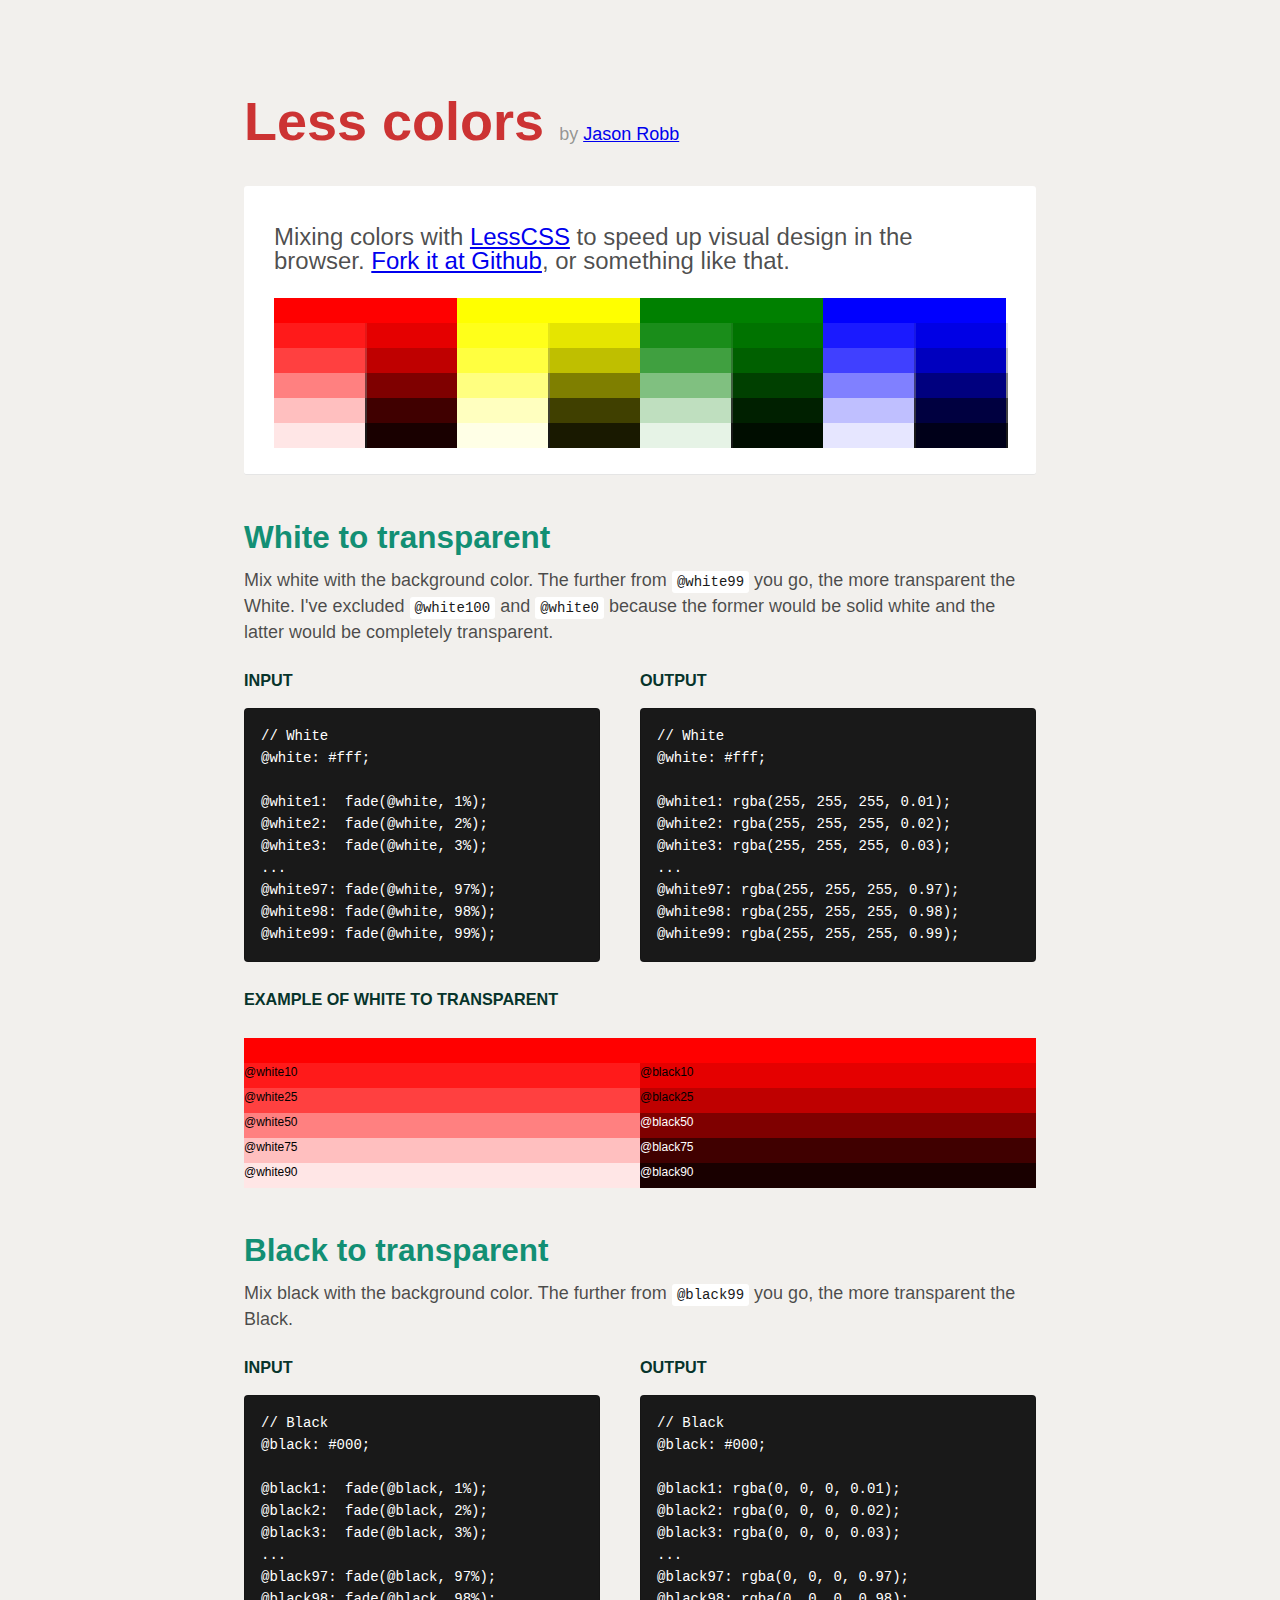
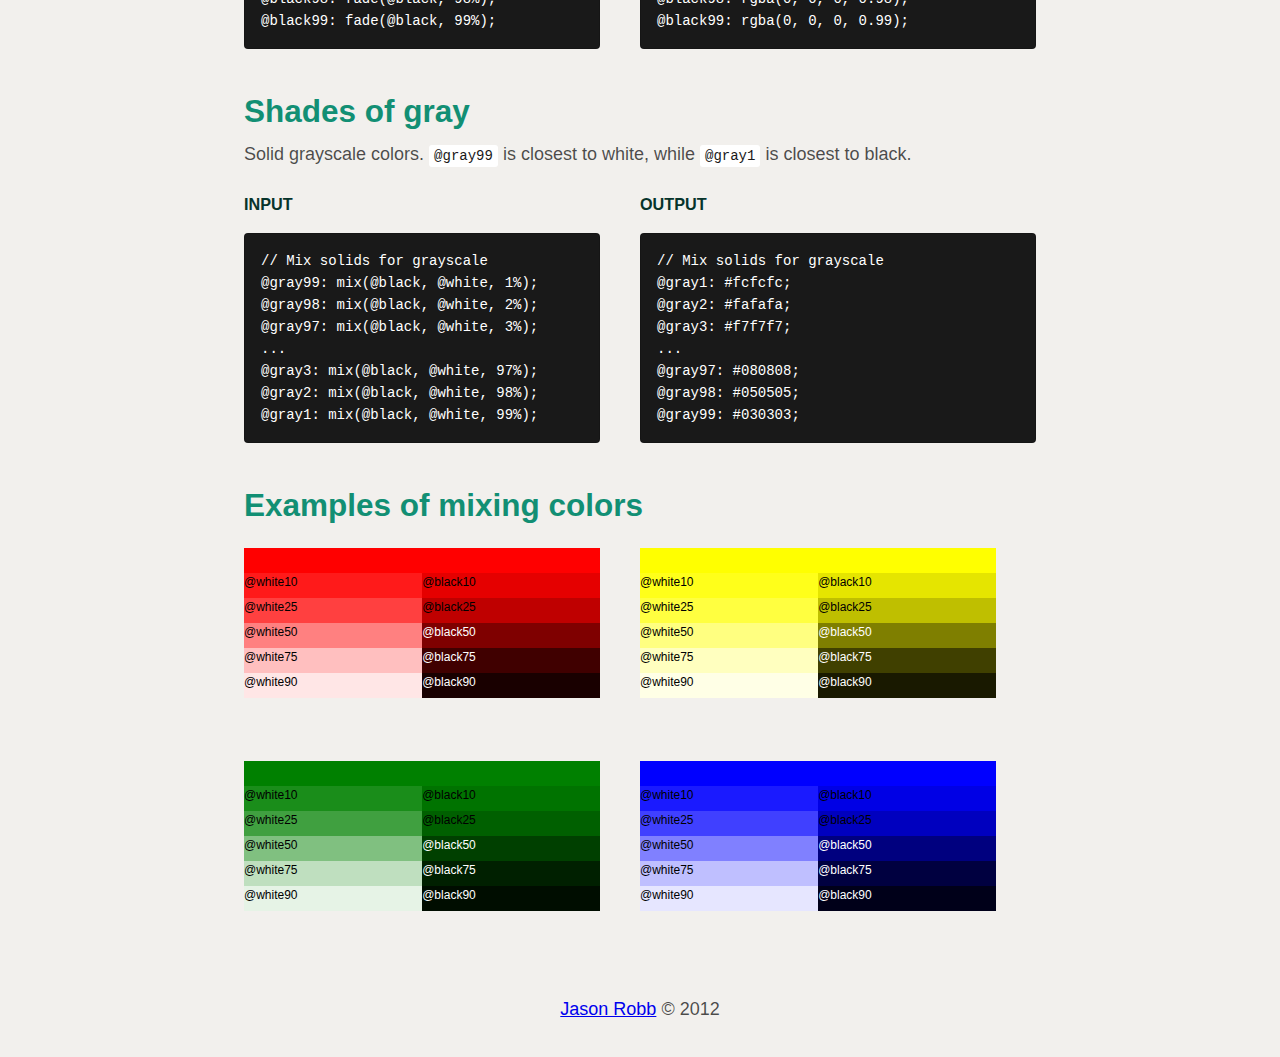
==== index.html @ 51a6f1e9 "Checking in before cleaning up." ====
<!DOCTYPE html>
<html lang="en">
<head>
	<meta charset="utf-8">
	<title>Less colors by Jason Robb. Making visual design in the browser a bit easier.</title>
	<link href="css/example.css" rel="stylesheet">
	<link href="css/code.css" rel="stylesheet">
</head>
<body>

	<h1>Less colors <small>by <a href="http://jasonrobb.com">Jason Robb</a></small></h1>
	<div class="lead">
		<p>Mixing colors with <a href="http://lesscss.org/">LessCSS</a> to speed up visual design in the browser. <a href="http://github.com/jasonrobb/less-css/">Fork it at Github</a>, or something like that.</p>
	
		<div class="grid">
			<div class="red">
				<div>
					<span class="light1"></span>
					<span class="light2"></span>
					<span class="light3"></span>
					<span class="light4"></span>
					<span class="light5"></span>
				</div>
				<div>
					<span class="dark1"></span>
					<span class="dark2"></span>
					<span class="dark3"></span>
					<span class="dark4"></span>
					<span class="dark5"></span>
				</div>
			</div>
			<div class="yellow">
				<div>
					<span class="light1"></span>
					<span class="light2"></span>
					<span class="light3"></span>
					<span class="light4"></span>
					<span class="light5"></span>
				</div>
				<div>
					<span class="dark1"></span>
					<span class="dark2"></span>
					<span class="dark3"></span>
					<span class="dark4"></span>
					<span class="dark5"></span>
				</div>
			</div>
			<div class="green">
				<div>
					<span class="light1"></span>
					<span class="light2"></span>
					<span class="light3"></span>
					<span class="light4"></span>
					<span class="light5"></span>
				</div>
				<div>
					<span class="dark1"></span>
					<span class="dark2"></span>
					<span class="dark3"></span>
					<span class="dark4"></span>
					<span class="dark5"></span>
				</div>
			</div>
			<div class="blue">
				<div>
					<span class="light1"></span>
					<span class="light2"></span>
					<span class="light3"></span>
					<span class="light4"></span>
					<span class="light5"></span>
				</div>
				<div>
					<span class="dark1"></span>
					<span class="dark2"></span>
					<span class="dark3"></span>
					<span class="dark4"></span>
					<span class="dark5"></span>
				</div>
			</div>
		</div>
	</div>
		
	<div class="features">
		<h2>White to transparent</h2>
		<p>Mix white with the background color. The further from <code>@white99</code> you go, the more transparent the White. I've excluded <code>@white100</code> and <code>@white0</code> because the former would be solid white and the latter would be completely transparent.</p>
		
		<div class="group">
			<div class="input">
				<h3>Input</h3>
				<pre><code>// White
@white: #fff;

@white1:  fade(@white, 1%);
@white2:  fade(@white, 2%);
@white3:  fade(@white, 3%);
...
@white97: fade(@white, 97%);
@white98: fade(@white, 98%);
@white99: fade(@white, 99%);</code></pre>
			</div>

			<div class="output">
				<h3>Output</h3>
				<pre><code>// White
@white: #fff;

@white1: rgba(255, 255, 255, 0.01);
@white2: rgba(255, 255, 255, 0.02);
@white3: rgba(255, 255, 255, 0.03);
...
@white97: rgba(255, 255, 255, 0.97);
@white98: rgba(255, 255, 255, 0.98);
@white99: rgba(255, 255, 255, 0.99);</code></pre>
			</div>
		</div>

		<h3>Example of white to transparent</h3>
		<div class="example">
			<div class="grid red">
				<div>
					<span class="light1">@white10</span>
					<span class="light2">@white25</span>
					<span class="light3">@white50</span>
					<span class="light4">@white75</span>
					<span class="light5">@white90</span>
				</div>
				<div>
					<span class="dark1">@black10</span>
					<span class="dark2">@black25</span>
					<span class="dark3">@black50</span>
					<span class="dark4">@black75</span>
					<span class="dark5">@black90</span>
				</div>
			</div>
		</div>

		
		<h2>Black to transparent</h2>
		<p>Mix black with the background color. The further from <code>@black99</code> you go, the more transparent the Black.</p>
		
		<div class="group">
			<div class="input">
				<h3>Input</h3>
			<pre><code>// Black
@black: #000;

@black1:  fade(@black, 1%);
@black2:  fade(@black, 2%);
@black3:  fade(@black, 3%);
...
@black97: fade(@black, 97%);
@black98: fade(@black, 98%);
@black99: fade(@black, 99%);</code></pre>
			</div>
			
			<div class="output">
				<h3>Output</h3>
				<pre><code>// Black
@black: #000;

@black1: rgba(0, 0, 0, 0.01);
@black2: rgba(0, 0, 0, 0.02);
@black3: rgba(0, 0, 0, 0.03);
...
@black97: rgba(0, 0, 0, 0.97);
@black98: rgba(0, 0, 0, 0.98);
@black99: rgba(0, 0, 0, 0.99);</code></pre>
			</div>
		</div>
		
		<h2>Shades of gray</h2>
		<p>Solid grayscale colors. <code>@gray99</code> is closest to white, while <code>@gray1</code> is closest to black.</p>
	
		<div class="group">
			<div class="input">
				<h3>Input</h3>
				<pre><code>// Mix solids for grayscale
@gray99: mix(@black, @white, 1%);
@gray98: mix(@black, @white, 2%);
@gray97: mix(@black, @white, 3%);
...
@gray3: mix(@black, @white, 97%);
@gray2: mix(@black, @white, 98%);
@gray1: mix(@black, @white, 99%);
</code></pre>
			</div>
	
			<div class="output">
				<h3>Output</h3>
				<pre><code>// Mix solids for grayscale
@gray1: #fcfcfc;
@gray2: #fafafa;
@gray3: #f7f7f7;
...
@gray97: #080808;
@gray98: #050505;
@gray99: #030303;</code></pre>
			</div>
		</div>
		
	</div><!-- end .features -->


	<h2>Examples of mixing colors</h2>
	<div class="color">
		<div class="grid red">
			<div>
				<span class="light1">@white10</span>
				<span class="light2">@white25</span>
				<span class="light3">@white50</span>
				<span class="light4">@white75</span>
				<span class="light5">@white90</span>
			</div>
			<div>
				<span class="dark1">@black10</span>
				<span class="dark2">@black25</span>
				<span class="dark3">@black50</span>
				<span class="dark4">@black75</span>
				<span class="dark5">@black90</span>
			</div>
		</div>
	</div>
	
	<div class="color">
		<div class="grid yellow">
			<div>
				<span class="light1">@white10</span>
				<span class="light2">@white25</span>
				<span class="light3">@white50</span>
				<span class="light4">@white75</span>
				<span class="light5">@white90</span>
			</div>
			<div>
				<span class="dark1">@black10</span>
				<span class="dark2">@black25</span>
				<span class="dark3">@black50</span>
				<span class="dark4">@black75</span>
				<span class="dark5">@black90</span>
			</div>
		</div>
	</div>

	<div class="color">
		<div class="grid green">
			<div>
				<span class="light1">@white10</span>
				<span class="light2">@white25</span>
				<span class="light3">@white50</span>
				<span class="light4">@white75</span>
				<span class="light5">@white90</span>
			</div>
			<div>
				<span class="dark1">@black10</span>
				<span class="dark2">@black25</span>
				<span class="dark3">@black50</span>
				<span class="dark4">@black75</span>
				<span class="dark5">@black90</span>
			</div>
		</div>
	</div>
	
	<div class="color">
		<div class="grid blue">
			<div>
				<span class="light1">@white10</span>
				<span class="light2">@white25</span>
				<span class="light3">@white50</span>
				<span class="light4">@white75</span>
				<span class="light5">@white90</span>
			</div>
			<div>
				<span class="dark1">@black10</span>
				<span class="dark2">@black25</span>
				<span class="dark3">@black50</span>
				<span class="dark4">@black75</span>
				<span class="dark5">@black90</span>
			</div>
		</div>
	</div>

	<footer>
		<p><a href="http://jasonrobb.com">Jason Robb</a> &copy; 2012</p>
	</footer>
</body>
</html>
---- css/example.css ----
/* !======================== */
/* != Markup free clearing = */
/* ========================= Details: http://www.positioniseverything.net/easyclearing.html */
.group:after {
  content: ".";
  display: block;
  height: 0;
  clear: both;
  visibility: hidden;
}
.group {
  display: inline-block;
}
/* Hides from IE-mac \*/
* html .group {
  height: 1%;
}
.group {
  display: block;
}
/* End hide from IE-mac */
body {
  background-color: #f2f0ed;
  color: rgba(0, 0, 0, 0.7);
  font-size: 18px;
  font-family: sans-serif;
  line-height: 1.5;
  max-width: 44em;
  margin: 0 auto;
}
h1,
h2,
h3 {
  margin-top: 1.5em;
  margin-bottom: 0;
}
h1 {
  color: #c33;
  font-size: 3em;
}
h1 small {
  color: rgba(0, 0, 0, 0.4);
  font-size: 18px;
  font-weight: normal;
  margin-top: 6px;
}
h2 {
  color: #128f74;
  font-size: 1.75em;
  line-height: 1;
}
h3 {
  color: #07342b;
  font-size: .9em;
  text-transform: uppercase;
}
p {
  line-height: 24px;
  margin: 14px 0 0;
}
.lead {
  background-color: white;
  border-bottom: 1px solid rgba(0, 0, 0, 0.1);
  border-top: 1px solid rgba(255, 255, 255, 0.9);
  -webkit-border-radius: 3px;
  -moz-border-radius: 3px;
  border-radius: 3px;
  font-size: 1.333em;
  line-height: 1.35;
  margin: 1em 0;
  padding: 1em 1.25em;
}
hr {
  display: block;
  clear: both;
  margin: 27px 0;
  border: 0;
  border-top: 1px solid rgba(0, 0, 0, 0.1);
  border-bottom: 1px solid rgba(255, 255, 255, 0.9);
}
footer {
  clear: both;
  display: block;
  padding: 2em 0;
  text-align: center;
  width: 100%;
}
.input {
  float: left;
  margin-right: 5%;
  width: 45%;
}
.output {
  float: left;
  width: 50%;
}
.color {
  display: block;
  float: left;
  margin-right: 5%;
  margin-bottom: 2em;
  width: 45%;
}
/*
.example {
	display: block;
	clear: both;
	margin-bottom: 3em;
	padding-top: 1px;
	width: 100%;
	
	.grid {
		height: 50px;
		margin-top: 0;
		
		div {
			color: black;
			width: 100%;
			}
		
		span {
			display: inline-block;
			float: left;
			font-size: 12px;
			height: 25px;
			width: 6%;
			padding: 2%;
			-webkit-box-shadow: 0 0 1px rgba(0, 0, 0, 0.5);
			-moz-box-shadow: 0 0 1px rgba(0, 0, 0, 0.5);
			box-shadow: 0 0 1px rgba(0, 0, 0, 0.5);
			}
		}
	}
*/
.grid {
  background-color: white;
  color: black;
  font-size: 12px;
  height: 125px;
  margin-top: 27px;
  padding-top: 25px;
  width: 100%;
}
.grid div {
  float: left;
  height: 50px;
  width: 50%;
}
.grid span {
  display: block;
  height: 25px;
  width: 100%;
}
.lead .grid {
  margin-top: 0;
  margin-bottom: 27px;
}
.lead .grid div {
  height: 150px;
  width: 25%;
}
.lead .grid div div {
  float: left;
  margin-top: 25px;
  height: 125px;
  width: 50%;
}
.lead .grid span {
  width: 102%;
}
.white,
.black {
  background-color: transparent;
}
.white1 {
  background-color: rgba(255, 255, 255, 0.1);
}
.white2 {
  background-color: rgba(255, 255, 255, 0.2);
}
.white3 {
  background-color: rgba(255, 255, 255, 0.3);
}
.white4 {
  background-color: rgba(255, 255, 255, 0.4);
}
.white5 {
  background-color: rgba(255, 255, 255, 0.5);
}
.white6 {
  background-color: rgba(255, 255, 255, 0.6);
}
.white7 {
  background-color: rgba(255, 255, 255, 0.7);
}
.white8 {
  background-color: rgba(255, 255, 255, 0.8);
}
.white9 {
  background-color: rgba(255, 255, 255, 0.9);
}
.black1 {
  background-color: rgba(0, 0, 0, 0.1);
}
.black2 {
  background-color: rgba(0, 0, 0, 0.2);
}
.black3 {
  background-color: rgba(0, 0, 0, 0.3);
}
.black4 {
  background-color: rgba(0, 0, 0, 0.4);
}
.black5 {
  background-color: rgba(0, 0, 0, 0.5);
}
.black6 {
  background-color: rgba(0, 0, 0, 0.6);
}
.black7 {
  background-color: rgba(0, 0, 0, 0.7);
}
.black8 {
  background-color: rgba(0, 0, 0, 0.8);
}
.black9 {
  background-color: rgba(0, 0, 0, 0.9);
}
.gray1 {
  background-color: #191919;
}
.gray2 {
  background-color: #333333;
}
.gray3 {
  background-color: #4d4d4d;
}
.gray4 {
  background-color: #666666;
}
.gray5 {
  background-color: #808080;
}
.gray6 {
  background-color: #999999;
}
.gray7 {
  background-color: #b3b3b3;
}
.gray8 {
  background-color: #cccccc;
}
.gray9 {
  background-color: #e6e6e6;
}
.red {
  background-color: red;
}
.yellow {
  background-color: yellow;
}
.green {
  background-color: green;
}
.blue {
  background-color: blue;
}
.light1 {
  background-color: rgba(255, 255, 255, 0.1);
}
.light2 {
  background-color: rgba(255, 255, 255, 0.25);
}
.light3 {
  background-color: rgba(255, 255, 255, 0.5);
}
.light4 {
  background-color: rgba(255, 255, 255, 0.75);
}
.light5 {
  background-color: rgba(255, 255, 255, 0.9);
}
.dark1 {
  background-color: rgba(0, 0, 0, 0.1);
}
.dark2 {
  background-color: rgba(0, 0, 0, 0.25);
}
.dark3 {
  background-color: rgba(0, 0, 0, 0.5);
  color: white;
}
.dark4 {
  background-color: rgba(0, 0, 0, 0.75);
  color: white;
}
.dark5 {
  background-color: rgba(0, 0, 0, 0.9);
  color: white;
}
---- css/code.css ----
code,
pre {
  -webkit-border-radius: 3px;
  -moz-border-radius: 3px;
  border-radius: 3px;
  color: #2e2e2e;
  font-family: Monaco, Consolas, "Courier New", monospace;
  font-size: 14px;
  padding: 16px;
}
code {
  background-color: #ffffff;
  color: #191919;
  padding: 3px 5px;
}
pre {
  background-color: #191919;
  border: 1px solid #ccc;
  border: 1px solid rgba(0, 0, 0, 0.15);
  -webkit-border-radius: 4px;
  -moz-border-radius: 4px;
  border-radius: 4px;
  color: #ffffff;
  display: block;
  line-height: 22px;
  margin: 16px 0 0;
  white-space: pre;
  white-space: pre-wrap;
  word-break: break-all;
}
pre.prettyprint {
  margin-bottom: 27px;
}
pre code {
  background-color: transparent;
  color: inherit;
  counter-reset: line-numbering;
  padding: 0;
}
pre code .line::before {
  color: #404040;
  content: counter(line-numbering);
  counter-increment: line-numbering;
  font-size: 15.299999999999999px;
  padding-right: 1em;
  /* space after numbers */

  width: 13px;
  text-align: right;
}
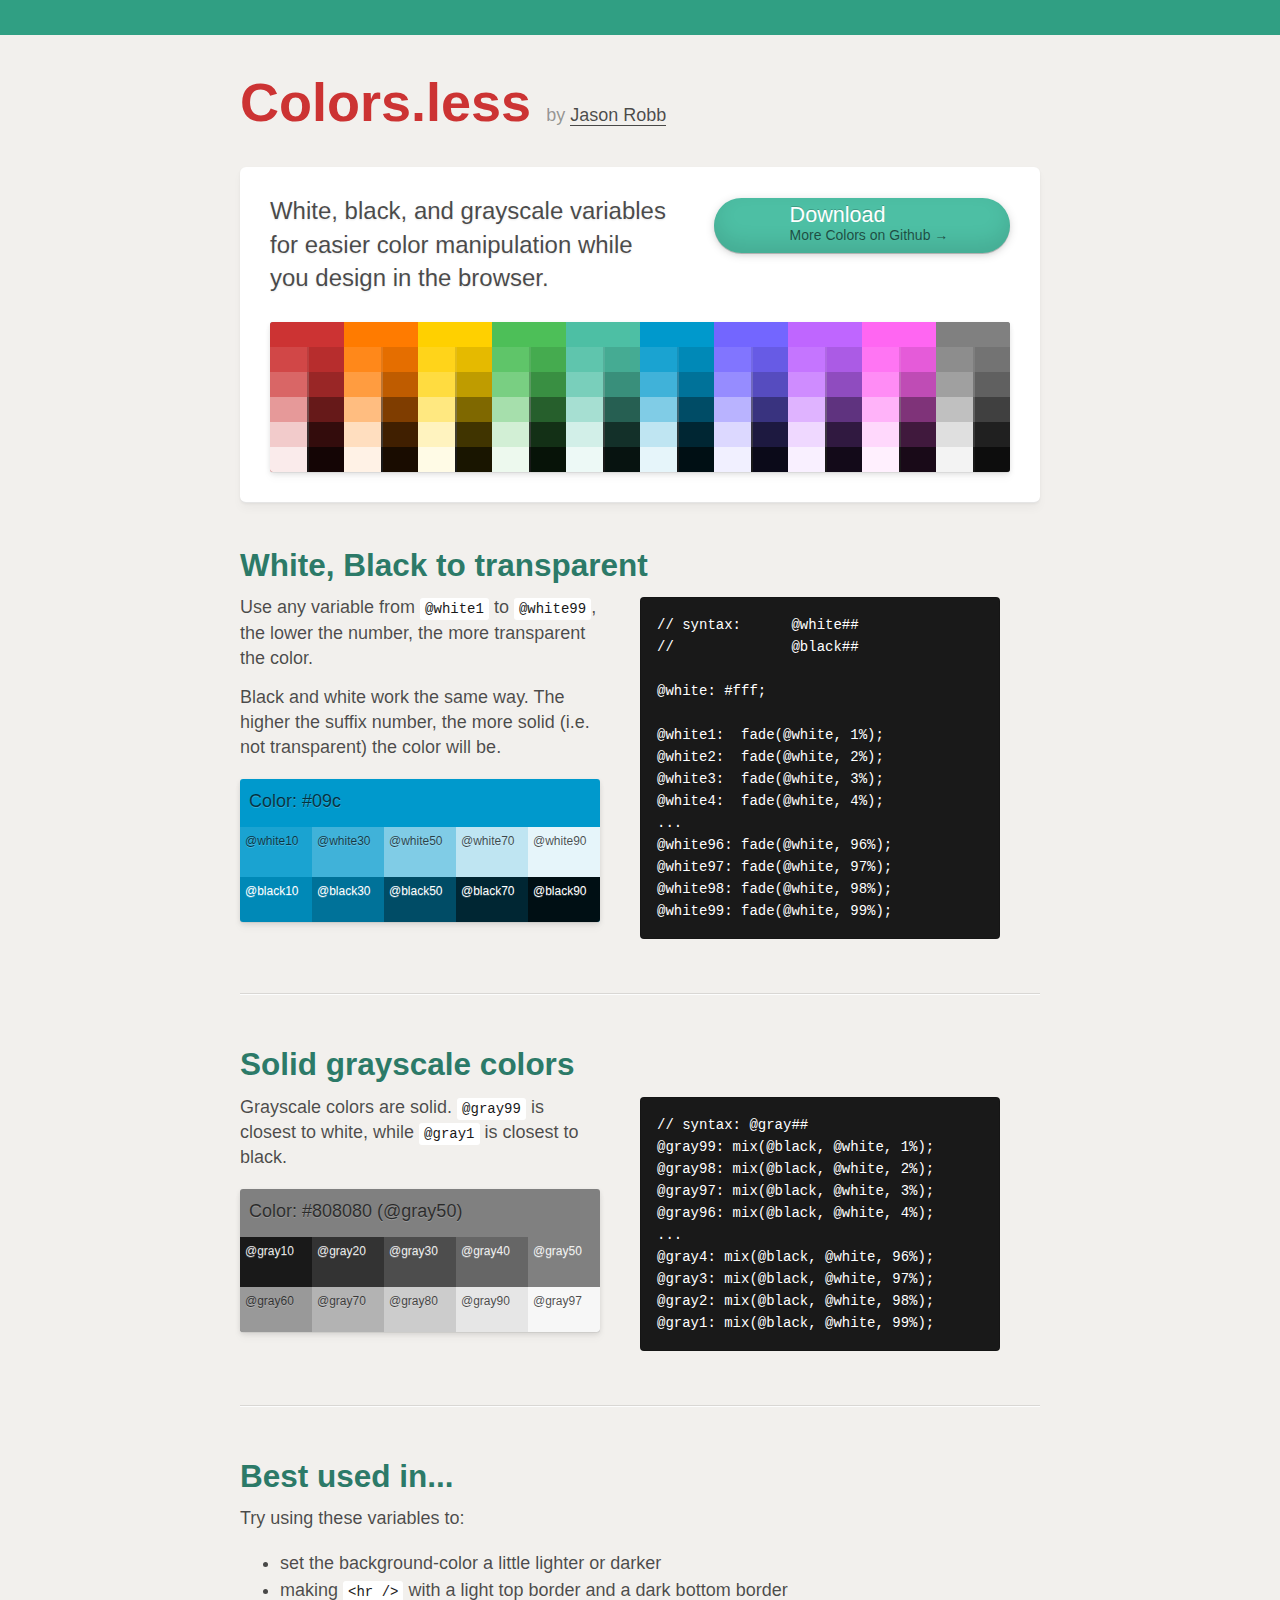
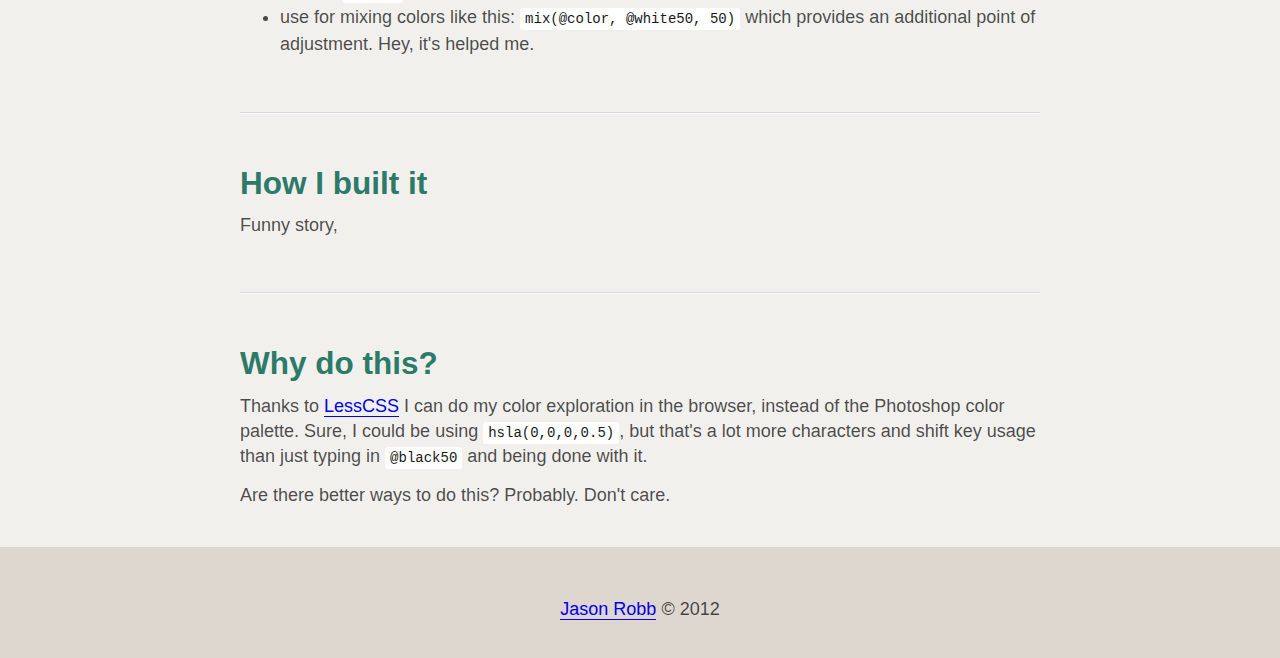
==== commit 929796a0: "Writing better content. Going to add the "how I got here" story about TextExpander now." ====
--- a/index.html
+++ b/index.html
@@ -2,15 +2,22 @@
 <html lang="en">
 <head>
 	<meta charset="utf-8">
-	<title>Less colors by Jason Robb. Making visual design in the browser a bit easier.</title>
+	<title>More colors by Jason Robb</title>
 	<link href="css/example.css" rel="stylesheet">
 	<link href="css/code.css" rel="stylesheet">
 </head>
 <body>
-
-	<h1>Less colors <small>by <a href="http://jasonrobb.com">Jason Robb</a></small></h1>
+<div class="header"></div>
+<div class="container">
+
+	<h1>Colors.less <small>by <a href="http://jasonrobb.com">Jason Robb</a></small></h1>
+	
 	<div class="lead">
-		<p>Mixing colors with <a href="http://lesscss.org/">LessCSS</a> to speed up visual design in the browser. <a href="http://github.com/jasonrobb/less-css/">Fork it at Github</a>, or something like that.</p>
+		<div class="download">
+			<a href="http://github.com/jasonrobb/more-colors/">Download <span>More Colors on Github &rarr;</span></a>
+		</div>
+		
+		<p>White, black, and grayscale variables for easier color manipulation while you design in the browser.</p>
 	
 		<div class="grid">
 			<div class="red">
@@ -29,6 +36,22 @@
 					<span class="dark5"></span>
 				</div>
 			</div>
+			<div class="orange">
+				<div>
+					<span class="light1"></span>
+					<span class="light2"></span>
+					<span class="light3"></span>
+					<span class="light4"></span>
+					<span class="light5"></span>
+				</div>
+				<div>
+					<span class="dark1"></span>
+					<span class="dark2"></span>
+					<span class="dark3"></span>
+					<span class="dark4"></span>
+					<span class="dark5"></span>
+				</div>
+			</div>
 			<div class="yellow">
 				<div>
 					<span class="light1"></span>
@@ -45,6 +68,22 @@
 					<span class="dark5"></span>
 				</div>
 			</div>
+			<div class="lime">
+				<div>
+					<span class="light1"></span>
+					<span class="light2"></span>
+					<span class="light3"></span>
+					<span class="light4"></span>
+					<span class="light5"></span>
+				</div>
+				<div>
+					<span class="dark1"></span>
+					<span class="dark2"></span>
+					<span class="dark3"></span>
+					<span class="dark4"></span>
+					<span class="dark5"></span>
+				</div>
+			</div>
 			<div class="green">
 				<div>
 					<span class="light1"></span>
@@ -77,209 +116,183 @@
 					<span class="dark5"></span>
 				</div>
 			</div>
-		</div>
-	</div>
+			<div class="purple">
+				<div>
+					<span class="light1"></span>
+					<span class="light2"></span>
+					<span class="light3"></span>
+					<span class="light4"></span>
+					<span class="light5"></span>
+				</div>
+				<div>
+					<span class="dark1"></span>
+					<span class="dark2"></span>
+					<span class="dark3"></span>
+					<span class="dark4"></span>
+					<span class="dark5"></span>
+				</div>
+			</div>
+			<div class="magenta">
+				<div>
+					<span class="light1"></span>
+					<span class="light2"></span>
+					<span class="light3"></span>
+					<span class="light4"></span>
+					<span class="light5"></span>
+				</div>
+				<div>
+					<span class="dark1"></span>
+					<span class="dark2"></span>
+					<span class="dark3"></span>
+					<span class="dark4"></span>
+					<span class="dark5"></span>
+				</div>
+			</div>
+			<div class="pink">
+				<div>
+					<span class="light1"></span>
+					<span class="light2"></span>
+					<span class="light3"></span>
+					<span class="light4"></span>
+					<span class="light5"></span>
+				</div>
+				<div>
+					<span class="dark1"></span>
+					<span class="dark2"></span>
+					<span class="dark3"></span>
+					<span class="dark4"></span>
+					<span class="dark5"></span>
+				</div>
+			</div>
+			<div class="gray">
+				<div>
+					<span class="light1"></span>
+					<span class="light2"></span>
+					<span class="light3"></span>
+					<span class="light4"></span>
+					<span class="light5"></span>
+				</div>
+				<div>
+					<span class="dark1"></span>
+					<span class="dark2"></span>
+					<span class="dark3"></span>
+					<span class="dark4"></span>
+					<span class="dark5"></span>
+				</div>
+			</div>
+		</div><!-- end .grid -->
+	</div><!-- end .lead -->
+	
+	<div class="briefly group">
+		<h2>White, Black to transparent</h2>
 		
-	<div class="features">
-		<h2>White to transparent</h2>
-		<p>Mix white with the background color. The further from <code>@white99</code> you go, the more transparent the White. I've excluded <code>@white100</code> and <code>@white0</code> because the former would be solid white and the latter would be completely transparent.</p>
-		
-		<div class="group">
-			<div class="input">
-				<h3>Input</h3>
-				<pre><code>// White
+		<div>
+			<p>Use any variable from <code>@white1</code> to <code>@white99</code>, the lower the number, the more transparent the color.</p>
+			<p>Black and white work the same way. The higher the suffix number, the more solid (i.e. not transparent) the color will be.</p>
+			
+			<div class="grid blue">
+				<div class="swatch">Color: #09c</div>
+				<div>
+					<span class="light1">@white10</span>
+					<span class="light2">@white30</span>
+					<span class="light3">@white50</span>
+					<span class="light4">@white70</span>
+					<span class="light5">@white90</span>
+				</div>
+				<div>
+					<span class="dark1">@black10</span>
+					<span class="dark2">@black30</span>
+					<span class="dark3">@black50</span>
+					<span class="dark4">@black70</span>
+					<span class="dark5">@black90</span>
+				</div>
+			</div>
+		</div>
+	
+		<div>
+			<pre><code>// syntax: 	@white##
+// 		@black##
+
 @white: #fff;
 
 @white1:  fade(@white, 1%);
 @white2:  fade(@white, 2%);
 @white3:  fade(@white, 3%);
+@white4:  fade(@white, 4%);
 ...
+@white96: fade(@white, 96%);
 @white97: fade(@white, 97%);
 @white98: fade(@white, 98%);
 @white99: fade(@white, 99%);</code></pre>
-			</div>
-
-			<div class="output">
-				<h3>Output</h3>
-				<pre><code>// White
-@white: #fff;
-
-@white1: rgba(255, 255, 255, 0.01);
-@white2: rgba(255, 255, 255, 0.02);
-@white3: rgba(255, 255, 255, 0.03);
-...
-@white97: rgba(255, 255, 255, 0.97);
-@white98: rgba(255, 255, 255, 0.98);
-@white99: rgba(255, 255, 255, 0.99);</code></pre>
-			</div>
-		</div>
-
-		<h3>Example of white to transparent</h3>
-		<div class="example">
-			<div class="grid red">
-				<div>
-					<span class="light1">@white10</span>
-					<span class="light2">@white25</span>
-					<span class="light3">@white50</span>
-					<span class="light4">@white75</span>
-					<span class="light5">@white90</span>
-				</div>
-				<div>
-					<span class="dark1">@black10</span>
-					<span class="dark2">@black25</span>
-					<span class="dark3">@black50</span>
-					<span class="dark4">@black75</span>
-					<span class="dark5">@black90</span>
-				</div>
-			</div>
-		</div>
-
+		</div>
+	</div><!-- end .briefly -->
+	
+	<hr />
+	
+	<div class="briefly group">
+		<h2>Solid grayscale colors</h2>
+		<div>
+			<p>Grayscale colors are solid. <code>@gray99</code> is closest to white, while <code>@gray1</code> is closest to black.</p>
+			
+			<div class="grid gray">
+				<div class="swatch">Color: #808080 (@gray50)</div>
+				<div>
+					<span class="gray1">@gray10</span>
+					<span class="gray2">@gray20</span>
+					<span class="gray3">@gray30</span>
+					<span class="gray4">@gray40</span>
+					<span class="gray5">@gray50</span>
+				</div>
+				<div>
+					<span class="gray6">@gray60</span>
+					<span class="gray7">@gray70</span>
+					<span class="gray8">@gray80</span>
+					<span class="gray9">@gray90</span>
+					<span class="gray97">@gray97</span>
+				</div>
+			</div>
+		</div>
 		
-		<h2>Black to transparent</h2>
-		<p>Mix black with the background color. The further from <code>@black99</code> you go, the more transparent the Black.</p>
-		
-		<div class="group">
-			<div class="input">
-				<h3>Input</h3>
-			<pre><code>// Black
-@black: #000;
-
-@black1:  fade(@black, 1%);
-@black2:  fade(@black, 2%);
-@black3:  fade(@black, 3%);
-...
-@black97: fade(@black, 97%);
-@black98: fade(@black, 98%);
-@black99: fade(@black, 99%);</code></pre>
-			</div>
-			
-			<div class="output">
-				<h3>Output</h3>
-				<pre><code>// Black
-@black: #000;
-
-@black1: rgba(0, 0, 0, 0.01);
-@black2: rgba(0, 0, 0, 0.02);
-@black3: rgba(0, 0, 0, 0.03);
-...
-@black97: rgba(0, 0, 0, 0.97);
-@black98: rgba(0, 0, 0, 0.98);
-@black99: rgba(0, 0, 0, 0.99);</code></pre>
-			</div>
-		</div>
-		
-		<h2>Shades of gray</h2>
-		<p>Solid grayscale colors. <code>@gray99</code> is closest to white, while <code>@gray1</code> is closest to black.</p>
-	
-		<div class="group">
-			<div class="input">
-				<h3>Input</h3>
-				<pre><code>// Mix solids for grayscale
+		<div>
+			<pre><code>// syntax: @gray##
 @gray99: mix(@black, @white, 1%);
 @gray98: mix(@black, @white, 2%);
 @gray97: mix(@black, @white, 3%);
+@gray96: mix(@black, @white, 4%);
 ...
+@gray4: mix(@black, @white, 96%);
 @gray3: mix(@black, @white, 97%);
 @gray2: mix(@black, @white, 98%);
-@gray1: mix(@black, @white, 99%);
-</code></pre>
-			</div>
-	
-			<div class="output">
-				<h3>Output</h3>
-				<pre><code>// Mix solids for grayscale
-@gray1: #fcfcfc;
-@gray2: #fafafa;
-@gray3: #f7f7f7;
-...
-@gray97: #080808;
-@gray98: #050505;
-@gray99: #030303;</code></pre>
-			</div>
-		</div>
-		
-	</div><!-- end .features -->
-
-
-	<h2>Examples of mixing colors</h2>
-	<div class="color">
-		<div class="grid red">
-			<div>
-				<span class="light1">@white10</span>
-				<span class="light2">@white25</span>
-				<span class="light3">@white50</span>
-				<span class="light4">@white75</span>
-				<span class="light5">@white90</span>
-			</div>
-			<div>
-				<span class="dark1">@black10</span>
-				<span class="dark2">@black25</span>
-				<span class="dark3">@black50</span>
-				<span class="dark4">@black75</span>
-				<span class="dark5">@black90</span>
-			</div>
+@gray1: mix(@black, @white, 99%);</code></pre>
 		</div>
 	</div>
-	
-	<div class="color">
-		<div class="grid yellow">
-			<div>
-				<span class="light1">@white10</span>
-				<span class="light2">@white25</span>
-				<span class="light3">@white50</span>
-				<span class="light4">@white75</span>
-				<span class="light5">@white90</span>
-			</div>
-			<div>
-				<span class="dark1">@black10</span>
-				<span class="dark2">@black25</span>
-				<span class="dark3">@black50</span>
-				<span class="dark4">@black75</span>
-				<span class="dark5">@black90</span>
-			</div>
-		</div>
-	</div>
-
-	<div class="color">
-		<div class="grid green">
-			<div>
-				<span class="light1">@white10</span>
-				<span class="light2">@white25</span>
-				<span class="light3">@white50</span>
-				<span class="light4">@white75</span>
-				<span class="light5">@white90</span>
-			</div>
-			<div>
-				<span class="dark1">@black10</span>
-				<span class="dark2">@black25</span>
-				<span class="dark3">@black50</span>
-				<span class="dark4">@black75</span>
-				<span class="dark5">@black90</span>
-			</div>
-		</div>
-	</div>
-	
-	<div class="color">
-		<div class="grid blue">
-			<div>
-				<span class="light1">@white10</span>
-				<span class="light2">@white25</span>
-				<span class="light3">@white50</span>
-				<span class="light4">@white75</span>
-				<span class="light5">@white90</span>
-			</div>
-			<div>
-				<span class="dark1">@black10</span>
-				<span class="dark2">@black25</span>
-				<span class="dark3">@black50</span>
-				<span class="dark4">@black75</span>
-				<span class="dark5">@black90</span>
-			</div>
-		</div>
-	</div>
-
-	<footer>
-		<p><a href="http://jasonrobb.com">Jason Robb</a> &copy; 2012</p>
-	</footer>
+
+	<hr />
+
+	<h2>Best used in...</h2>
+	<p>Try using these variables to:</p>
+	<ul>
+		<li>set the background-color a little lighter or darker</li>
+		<li>making <code>&lt;hr /&gt;</code> with a light top border and a dark bottom border</li>
+		<li>use for mixing colors like this: <code>mix(@color, @white50, 50)</code> which provides an additional point of adjustment. Hey, it's helped me.</li>
+	</ul>
+	
+	<hr />
+	
+	<h2>How I built it</h2>
+	<p>Funny story, </p>
+	
+	<hr />
+
+	<h2>Why do this?</h2>
+	<p>Thanks to <a href="http://lesscss.org/">LessCSS</a> I can do my color exploration in the browser, instead of the Photoshop color palette. Sure, I could be using <code>hsla(0,0,0,0.5)</code>, but that's a lot more characters and shift key usage than just typing in <code>@black50</code> and being done with it.</p>
+	<p>Are there better ways to do this? Probably. Don't care.</p>
+
+
+</div><!-- end .container -->
+
+<footer>
+	<p><a href="http://jasonrobb.com">Jason Robb</a> &copy; 2012</p>
+</footer>
 </body>
 </html>
--- a/css/example.css
+++ b/css/example.css
@@ -23,20 +23,48 @@
   background-color: #f2f0ed;
   color: rgba(0, 0, 0, 0.7);
   font-size: 18px;
-  font-family: sans-serif;
+  font-family: "OpenSans", Calibri, "Lucida Grande", Verdana, sans-serif;
   line-height: 1.5;
-  max-width: 44em;
+  margin: 0;
+  padding: 0;
+}
+.container {
   margin: 0 auto;
+  padding: 0 20px 20px;
+  width: 800px;
+}
+.header {
+  background-color: #309f83;
+  background-image: url("../assets/edge.bottom.png");
+  background-position: -50% 100%;
+  background-repeat: repeat-x;
+  height: 35px;
+}
+footer {
+  background-color: #ddd7cf;
+  background-image: url("../assets/edge.top.png");
+  background-position: -50% 0;
+  background-repeat: repeat-x;
+  clear: both;
+  display: block;
+  margin-top: 1em;
+  padding: 2em 0;
+  text-align: center;
+  width: 100%;
 }
 h1,
 h2,
 h3 {
   margin-top: 1.5em;
   margin-bottom: 0;
+  font-family: "Exo", Calibri, "Lucida Grande", Verdana, sans-serif;
+  font-weight: bold;
+  text-rendering: optimizelegibility;
 }
 h1 {
   color: #c33;
   font-size: 3em;
+  margin-top: .5em;
 }
 h1 small {
   color: rgba(0, 0, 0, 0.4);
@@ -44,8 +72,11 @@
   font-weight: normal;
   margin-top: 6px;
 }
+h1 a {
+  color: rgba(0, 0, 0, 0.7);
+}
 h2 {
-  color: #128f74;
+  color: #2c7a68;
   font-size: 1.75em;
   line-height: 1;
 }
@@ -55,35 +86,121 @@
   text-transform: uppercase;
 }
 p {
-  line-height: 24px;
+  line-height: 1.4;
   margin: 14px 0 0;
+}
+a {
+  border-bottom: 1px solid;
+  text-decoration: none;
 }
 .lead {
   background-color: white;
   border-bottom: 1px solid rgba(0, 0, 0, 0.1);
   border-top: 1px solid rgba(255, 255, 255, 0.9);
+  -webkit-box-shadow: 0 1px 3px rgba(0, 0, 0, 0.05), 0 6px 10px rgba(0, 0, 0, 0.03);
+  -moz-box-shadow: 0 1px 3px rgba(0, 0, 0, 0.05), 0 6px 10px rgba(0, 0, 0, 0.03);
+  box-shadow: 0 1px 3px rgba(0, 0, 0, 0.05), 0 6px 10px rgba(0, 0, 0, 0.03);
+  -webkit-border-radius: 6px;
+  -moz-border-radius: 6px;
+  border-radius: 6px;
+  font-family: "Exo", Calibri, "Lucida Grande", Verdana, sans-serif;
+  font-size: 1.333em;
+  line-height: 1.5;
+  margin: 1em 0;
+  padding: .5em 1.25em 1.25em;
+  text-shadow: 0 1px 2px rgba(0, 0, 0, 0.1);
+}
+hr {
+  display: block;
+  clear: both;
+  margin: 3em 0;
+  border: 0;
+  border-top: 1px solid rgba(0, 0, 0, 0.1);
+  border-bottom: 1px solid rgba(255, 255, 255, 0.9);
+}
+.download {
+  display: inline-block;
+  float: right;
+  margin: .75em 0 2em 5%;
+  width: 40%;
+}
+.download a {
+  background-image: url("../assets/less-icon-48.png");
+  background-position: 1em 50%;
+  background-repeat: no-repeat;
+  background-color: #4dbfa4;
+  -webkit-border-radius: 10em;
+  -moz-border-radius: 10em;
+  border-radius: 10em;
+  -webkit-box-shadow: inset 0 -10px 20px rgba(0, 0, 0, 0.1), 0 1px 0 rgba(0, 0, 0, 0.2), 0 2px 4px rgba(0, 0, 0, 0.05), 0 2px 10px rgba(0, 0, 0, 0.15);
+  -moz-box-shadow: inset 0 -10px 20px rgba(0, 0, 0, 0.1), 0 1px 0 rgba(0, 0, 0, 0.2), 0 2px 4px rgba(0, 0, 0, 0.05), 0 2px 10px rgba(0, 0, 0, 0.15);
+  box-shadow: inset 0 -10px 20px rgba(0, 0, 0, 0.1), 0 1px 0 rgba(0, 0, 0, 0.2), 0 2px 4px rgba(0, 0, 0, 0.05), 0 2px 10px rgba(0, 0, 0, 0.15);
+  color: #ffffff;
+  padding: .25em .75em;
+  border: none;
+  float: left;
+  font-size: .9em;
+  line-height: 1.125;
+  padding: .25em 0;
+  padding-left: 3.5em;
+  padding-right: .25em;
+  width: auto;
+  -webkit-transition: all .3s;
+  -moz-transition: all .3s;
+  transition: all .3s;
+  text-shadow: 0 -1px 0 rgba(0, 0, 0, 0.2);
+}
+.download a span {
+  font-family: "OpenSans", Calibri, "Lucida Grande", Verdana, sans-serif;
+  font-size: 14px;
+  line-height: 14px;
+  clear: both;
+  color: rgba(0, 0, 0, 0.6);
+  float: left;
+  padding-bottom: 6px;
+  text-shadow: none;
+}
+.download a:hover {
+  background-color: #60c6ae;
+}
+.briefly div {
+  float: left;
+  margin-right: 5%;
+  width: 45%;
+}
+.briefly .grid {
+  -webkit-box-shadow: 0 1px 0 rgba(0, 0, 0, 0.05), 0 2px 5px rgba(0, 0, 0, 0.1), 0 6px 10px rgba(0, 0, 0, 0.03);
+  -moz-box-shadow: 0 1px 0 rgba(0, 0, 0, 0.05), 0 2px 5px rgba(0, 0, 0, 0.1), 0 6px 10px rgba(0, 0, 0, 0.03);
+  box-shadow: 0 1px 0 rgba(0, 0, 0, 0.05), 0 2px 5px rgba(0, 0, 0, 0.1), 0 6px 10px rgba(0, 0, 0, 0.03);
   -webkit-border-radius: 3px;
   -moz-border-radius: 3px;
   border-radius: 3px;
-  font-size: 1.333em;
-  line-height: 1.35;
-  margin: 1em 0;
-  padding: 1em 1.25em;
-}
-hr {
-  display: block;
-  clear: both;
-  margin: 27px 0;
-  border: 0;
-  border-top: 1px solid rgba(0, 0, 0, 0.1);
-  border-bottom: 1px solid rgba(255, 255, 255, 0.9);
-}
-footer {
-  clear: both;
-  display: block;
-  padding: 2em 0;
-  text-align: center;
+  margin-top: 1em;
+  margin-right: 0;
+  overflow: hidden;
   width: 100%;
+}
+.briefly .grid div {
+  margin-right: 0;
+  padding-top: 5px;
+  height: 45px;
+  width: 100%;
+}
+.briefly .grid div span {
+  display: block;
+  float: left;
+  font-size: 12px;
+  padding-top: 5px;
+  height: 45px;
+  width: 20%;
+  text-indent: 5px;
+  text-shadow: 0 1px 0 rgba(255, 255, 255, 0.2);
+}
+.briefly .grid .swatch {
+  padding: 2.5%;
+  text-shadow: 0 1px 0 rgba(255, 255, 255, 0.2);
+  height: 25px;
+  width: 95%;
 }
 .input {
   float: left;
@@ -94,70 +211,25 @@
   float: left;
   width: 50%;
 }
-.color {
-  display: block;
-  float: left;
-  margin-right: 5%;
-  margin-bottom: 2em;
-  width: 45%;
-}
-/*
-.example {
-	display: block;
-	clear: both;
-	margin-bottom: 3em;
-	padding-top: 1px;
-	width: 100%;
-	
-	.grid {
-		height: 50px;
-		margin-top: 0;
-		
-		div {
-			color: black;
-			width: 100%;
-			}
-		
-		span {
-			display: inline-block;
-			float: left;
-			font-size: 12px;
-			height: 25px;
-			width: 6%;
-			padding: 2%;
-			-webkit-box-shadow: 0 0 1px rgba(0, 0, 0, 0.5);
-			-moz-box-shadow: 0 0 1px rgba(0, 0, 0, 0.5);
-			box-shadow: 0 0 1px rgba(0, 0, 0, 0.5);
-			}
-		}
-	}
-*/
-.grid {
-  background-color: white;
+.lead .grid {
+  background-color: #808080;
   color: black;
+  -webkit-box-shadow: 0 1px 0 rgba(0, 0, 0, 0.05), 0 2px 5px rgba(0, 0, 0, 0.1), 0 6px 10px rgba(0, 0, 0, 0.03);
+  -moz-box-shadow: 0 1px 0 rgba(0, 0, 0, 0.05), 0 2px 5px rgba(0, 0, 0, 0.1), 0 6px 10px rgba(0, 0, 0, 0.03);
+  box-shadow: 0 1px 0 rgba(0, 0, 0, 0.05), 0 2px 5px rgba(0, 0, 0, 0.1), 0 6px 10px rgba(0, 0, 0, 0.03);
+  -webkit-border-radius: 3px;
+  -moz-border-radius: 3px;
+  border-radius: 3px;
   font-size: 12px;
-  height: 125px;
-  margin-top: 27px;
-  padding-top: 25px;
+  height: 150px;
+  margin: 27px 0 0;
+  overflow: hidden;
   width: 100%;
 }
-.grid div {
-  float: left;
-  height: 50px;
-  width: 50%;
-}
-.grid span {
-  display: block;
-  height: 25px;
-  width: 100%;
-}
-.lead .grid {
-  margin-top: 0;
-  margin-bottom: 27px;
-}
 .lead .grid div {
+  float: left;
   height: 150px;
-  width: 25%;
+  width: 10%;
 }
 .lead .grid div div {
   float: left;
@@ -166,11 +238,12 @@
   width: 50%;
 }
 .lead .grid span {
-  width: 102%;
-}
-.white,
-.black {
-  background-color: transparent;
+  display: block;
+  height: 25px;
+  width: 105%;
+}
+.white {
+  background-color: #ffffff;
 }
 .white1 {
   background-color: rgba(255, 255, 255, 0.1);
@@ -199,6 +272,9 @@
 .white9 {
   background-color: rgba(255, 255, 255, 0.9);
 }
+.black {
+  background-color: #000000;
+}
 .black1 {
   background-color: rgba(0, 0, 0, 0.1);
 }
@@ -226,20 +302,28 @@
 .black9 {
   background-color: rgba(0, 0, 0, 0.9);
 }
+.gray {
+  background-color: #808080;
+}
 .gray1 {
   background-color: #191919;
+  color: rgba(255, 255, 255, 0.9);
 }
 .gray2 {
   background-color: #333333;
+  color: rgba(255, 255, 255, 0.9);
 }
 .gray3 {
   background-color: #4d4d4d;
+  color: rgba(255, 255, 255, 0.9);
 }
 .gray4 {
   background-color: #666666;
+  color: rgba(255, 255, 255, 0.9);
 }
 .gray5 {
   background-color: #808080;
+  color: rgba(255, 255, 255, 0.9);
 }
 .gray6 {
   background-color: #999999;
@@ -253,17 +337,35 @@
 .gray9 {
   background-color: #e6e6e6;
 }
+.gray97 {
+  background-color: #f7f7f7;
+}
 .red {
-  background-color: red;
+  background-color: #c33;
+}
+.orange {
+  background-color: #ff7b00;
 }
 .yellow {
-  background-color: yellow;
+  background-color: #ffd000;
+}
+.lime {
+  background-color: #4dbf58;
 }
 .green {
-  background-color: green;
+  background-color: #4dbfa4;
 }
 .blue {
-  background-color: blue;
+  background-color: #09c;
+}
+.purple {
+  background-color: #7366ff;
+}
+.magenta {
+  background-color: #bf66ff;
+}
+.pink {
+  background-color: #ff66f2;
 }
 .light1 {
   background-color: rgba(255, 255, 255, 0.1);
@@ -282,9 +384,11 @@
 }
 .dark1 {
   background-color: rgba(0, 0, 0, 0.1);
+  color: white;
 }
 .dark2 {
   background-color: rgba(0, 0, 0, 0.25);
+  color: white;
 }
 .dark3 {
   background-color: rgba(0, 0, 0, 0.5);
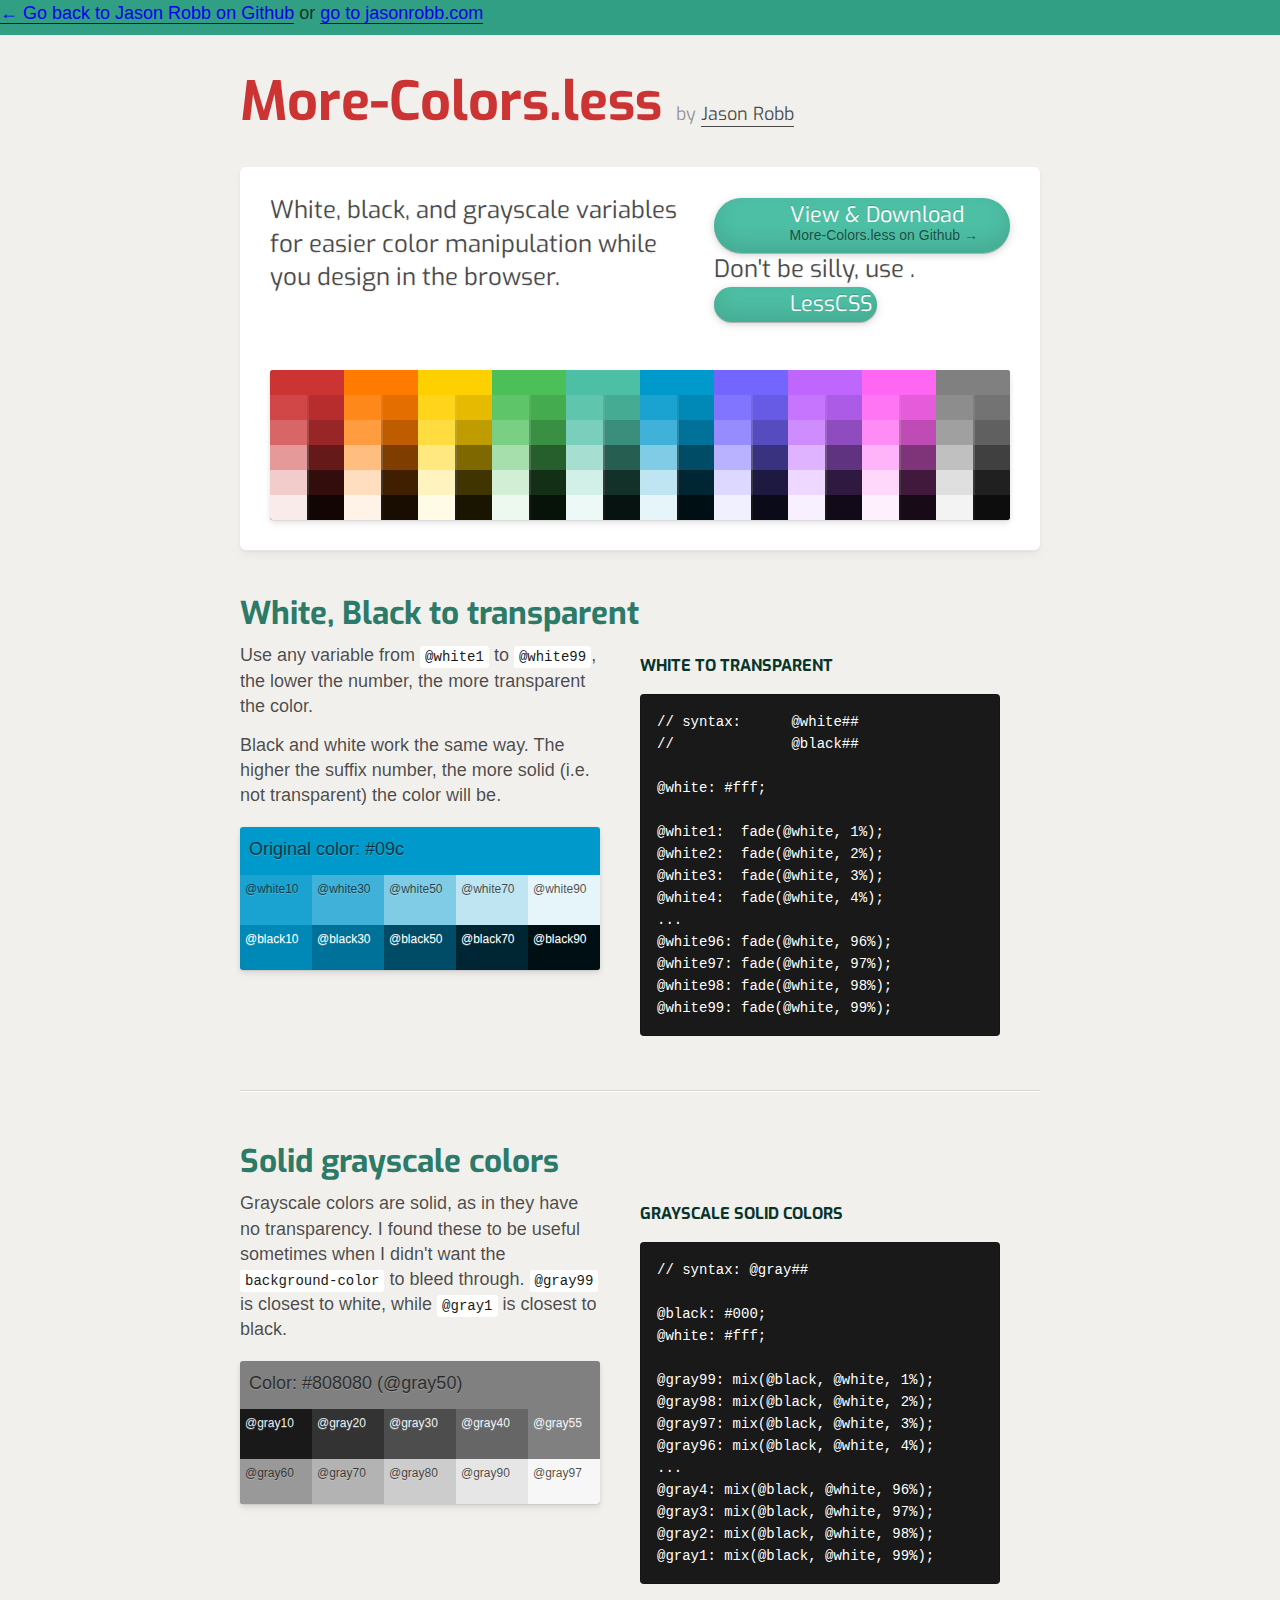
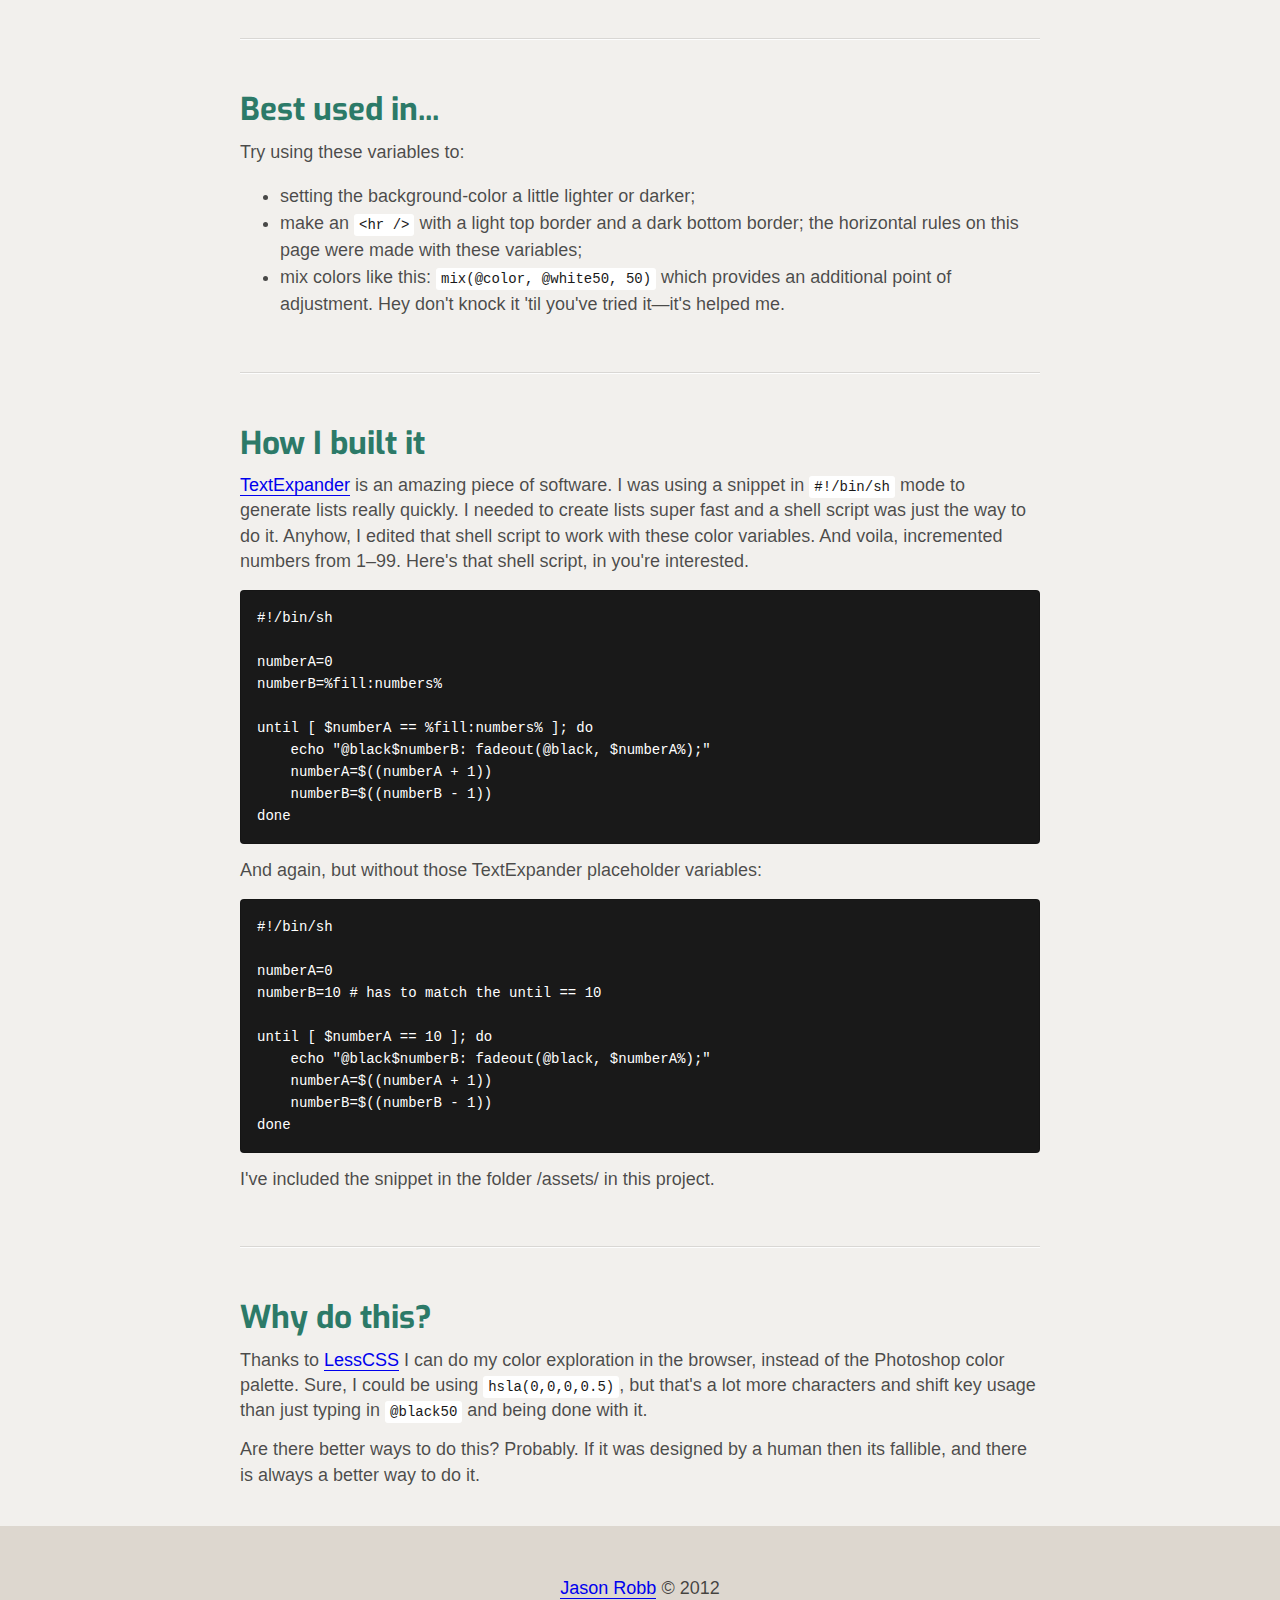
==== commit 43804853: "Title edit. And testing gh-pages." ====
--- a/index.html
+++ b/index.html
@@ -2,19 +2,22 @@
 <html lang="en">
 <head>
 	<meta charset="utf-8">
-	<title>More colors by Jason Robb</title>
+	<title>More-Colors.less by Jason Robb</title>
 	<link href="css/example.css" rel="stylesheet">
 	<link href="css/code.css" rel="stylesheet">
+	<link href="http://fonts.googleapis.com/css?family=Exo:400,700" rel="stylesheet" type="text/css">
+	<link href="http://fonts.googleapis.com/css?family=Open+Sans" rel="stylesheet" type="text/css"><!-- Open+Sans:400italic,400,600 -->
 </head>
 <body>
-<div class="header"></div>
+<div class="header"><a href="http://jasonrobb.github.com">&larr; Go back to Jason Robb on Github</a> or <a href="http://jasonrobb.com">go to jasonrobb.com</a></div>
 <div class="container">
 
-	<h1>Colors.less <small>by <a href="http://jasonrobb.com">Jason Robb</a></small></h1>
+	<h1>More-Colors.less <small>by <a href="http://jasonrobb.github.com">Jason Robb</a></small></h1>
 	
 	<div class="lead">
 		<div class="download">
-			<a href="http://github.com/jasonrobb/more-colors/">Download <span>More Colors on Github &rarr;</span></a>
+			<div><a href="http://github.com/jasonrobb/More-Colors.less/">View &amp; Download <span>More-Colors.less on Github &rarr;</span></a></div>
+			<p>Don't be silly, use <a href="http://lesscss.org/">LessCSS</a>.</p>
 		</div>
 		
 		<p>White, black, and grayscale variables for easier color manipulation while you design in the browser.</p>
@@ -191,7 +194,7 @@
 			<p>Black and white work the same way. The higher the suffix number, the more solid (i.e. not transparent) the color will be.</p>
 			
 			<div class="grid blue">
-				<div class="swatch">Color: #09c</div>
+				<div class="swatch">Original color: #09c</div>
 				<div>
 					<span class="light1">@white10</span>
 					<span class="light2">@white30</span>
@@ -210,6 +213,7 @@
 		</div>
 	
 		<div>
+			<h3>White to transparent</h3>
 			<pre><code>// syntax: 	@white##
 // 		@black##
 
@@ -232,7 +236,7 @@
 	<div class="briefly group">
 		<h2>Solid grayscale colors</h2>
 		<div>
-			<p>Grayscale colors are solid. <code>@gray99</code> is closest to white, while <code>@gray1</code> is closest to black.</p>
+			<p>Grayscale colors are solid, as in they have no transparency. I found these to be useful sometimes when I didn't want the <code>background-color</code> to bleed through. <code>@gray99</code> is closest to white, while <code>@gray1</code> is closest to black.</p>
 			
 			<div class="grid gray">
 				<div class="swatch">Color: #808080 (@gray50)</div>
@@ -241,7 +245,7 @@
 					<span class="gray2">@gray20</span>
 					<span class="gray3">@gray30</span>
 					<span class="gray4">@gray40</span>
-					<span class="gray5">@gray50</span>
+					<span class="gray5">@gray55</span>
 				</div>
 				<div>
 					<span class="gray6">@gray60</span>
@@ -254,7 +258,12 @@
 		</div>
 		
 		<div>
+			<h3>Grayscale solid colors</h3>
 			<pre><code>// syntax: @gray##
+
+@black: #000;
+@white: #fff;
+
 @gray99: mix(@black, @white, 1%);
 @gray98: mix(@black, @white, 2%);
 @gray97: mix(@black, @white, 3%);
@@ -272,27 +281,53 @@
 	<h2>Best used in...</h2>
 	<p>Try using these variables to:</p>
 	<ul>
-		<li>set the background-color a little lighter or darker</li>
-		<li>making <code>&lt;hr /&gt;</code> with a light top border and a dark bottom border</li>
-		<li>use for mixing colors like this: <code>mix(@color, @white50, 50)</code> which provides an additional point of adjustment. Hey, it's helped me.</li>
+		<li>setting the background-color a little lighter or darker;</li>
+		<li>make an <code>&lt;hr /&gt;</code> with a light top border and a dark bottom border; the horizontal rules on this page were made with these variables;</li>
+		<li>mix colors like this: <code>mix(@color, @white50, 50)</code> which provides an additional point of adjustment. Hey don't knock it 'til you've tried it&mdash;it's helped me.</li>
 	</ul>
 	
 	<hr />
 	
 	<h2>How I built it</h2>
-	<p>Funny story, </p>
-	
+	<p><a href="http://smilesoftware.com/TextExpander/">TextExpander</a> is an amazing piece of software. I was using a snippet in <code>#!/bin/sh</code> mode to generate lists really quickly. I needed to create lists super fast and a shell script was just the way to do it. Anyhow, I edited that shell script to work with these color variables. And voila, incremented numbers from 1&ndash;99. Here's that shell script, in you're interested.</p>
+	
+	<pre><code>#!/bin/sh
+
+numberA=0
+numberB=%fill:numbers%
+
+until [ $numberA == %fill:numbers% ]; do
+    echo "@black$numberB: fadeout(@black, $numberA%);"
+    numberA=$((numberA + 1))
+    numberB=$((numberB - 1))
+done</code></pre>
+
+	<p>And again, but without those TextExpander placeholder variables:</p>
+	
+	<pre><code>#!/bin/sh
+
+numberA=0
+numberB=10 # has to match the until == 10
+
+until [ $numberA == 10 ]; do
+    echo "@black$numberB: fadeout(@black, $numberA%);"
+    numberA=$((numberA + 1))
+    numberB=$((numberB - 1))
+done</code></pre>
+
+	<p>I've included the snippet in the folder /assets/ in this project.</p>
+
 	<hr />
 
 	<h2>Why do this?</h2>
 	<p>Thanks to <a href="http://lesscss.org/">LessCSS</a> I can do my color exploration in the browser, instead of the Photoshop color palette. Sure, I could be using <code>hsla(0,0,0,0.5)</code>, but that's a lot more characters and shift key usage than just typing in <code>@black50</code> and being done with it.</p>
-	<p>Are there better ways to do this? Probably. Don't care.</p>
-
+	<p>Are there better ways to do this? Probably. If it was designed by a human then its fallible, and there is always a better way to do it.</p>
 
 </div><!-- end .container -->
 
 <footer>
 	<p><a href="http://jasonrobb.com">Jason Robb</a> &copy; 2012</p>
 </footer>
+
 </body>
 </html>
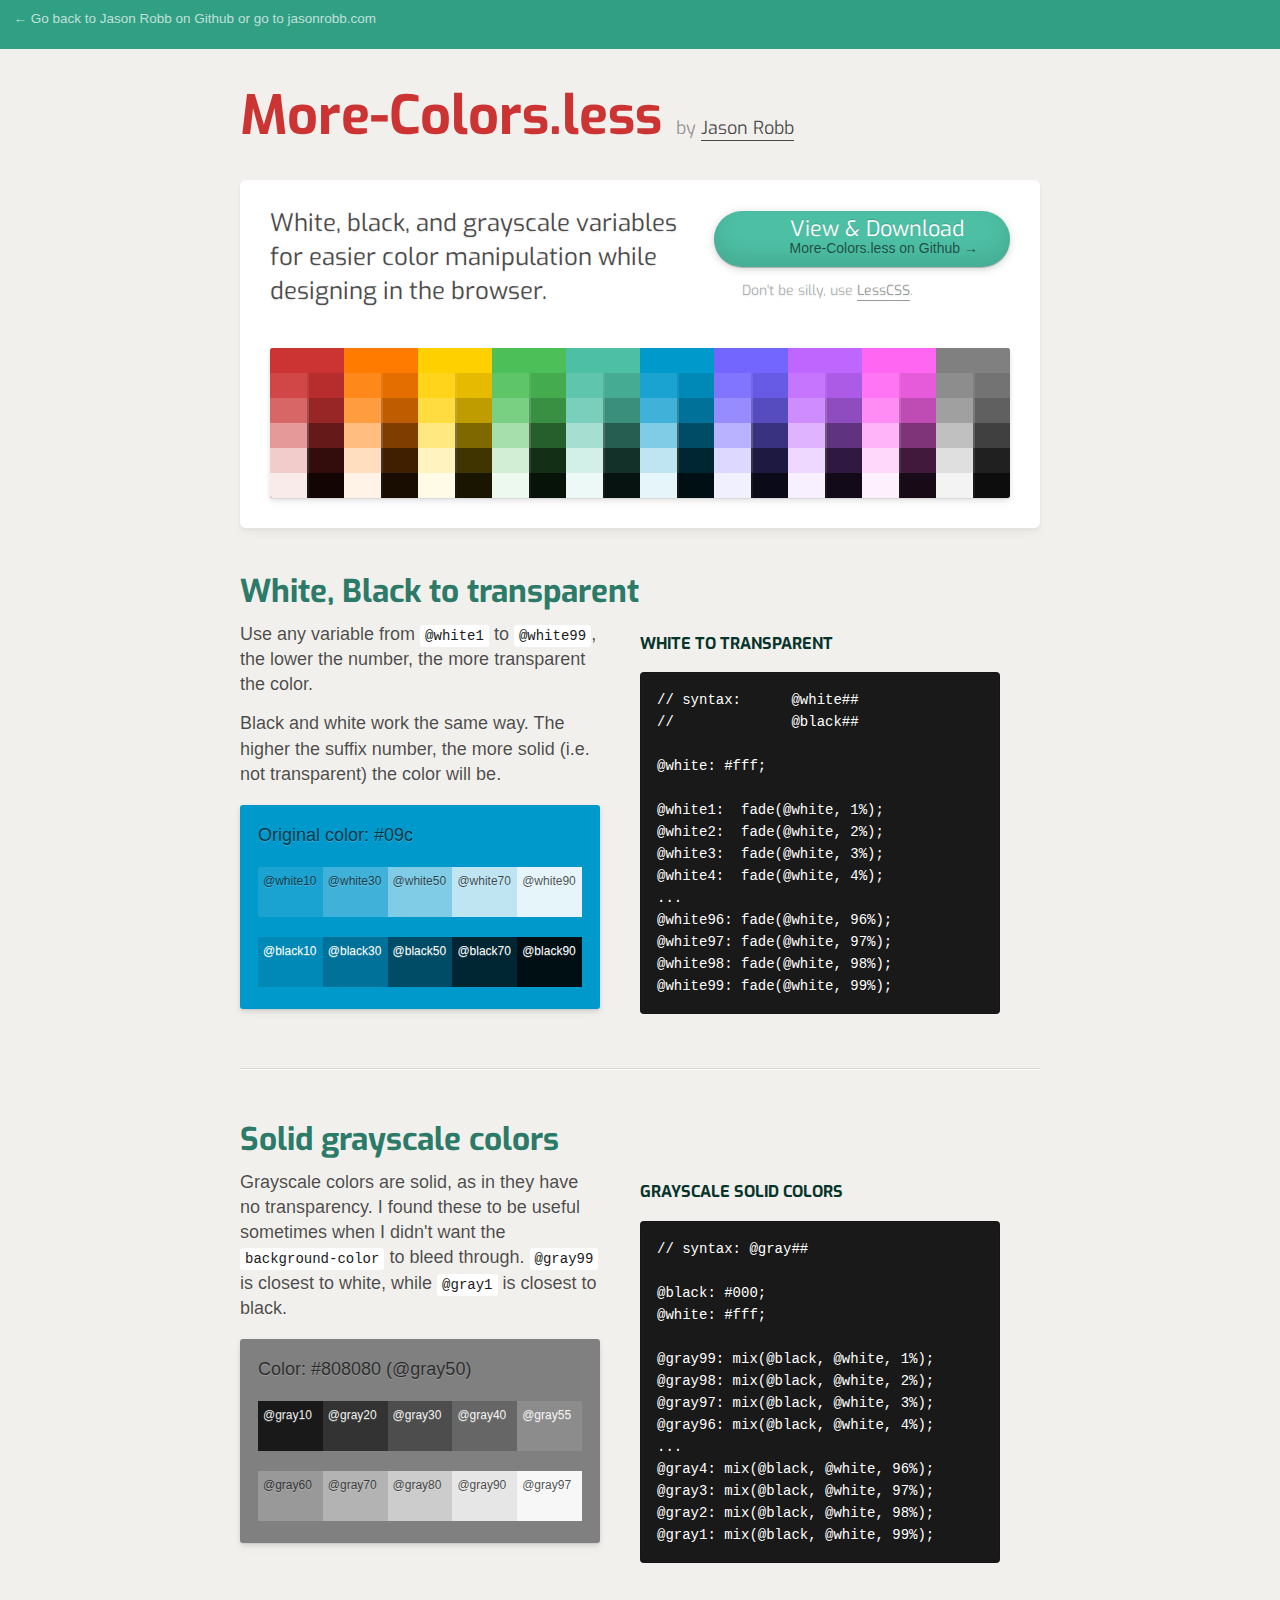
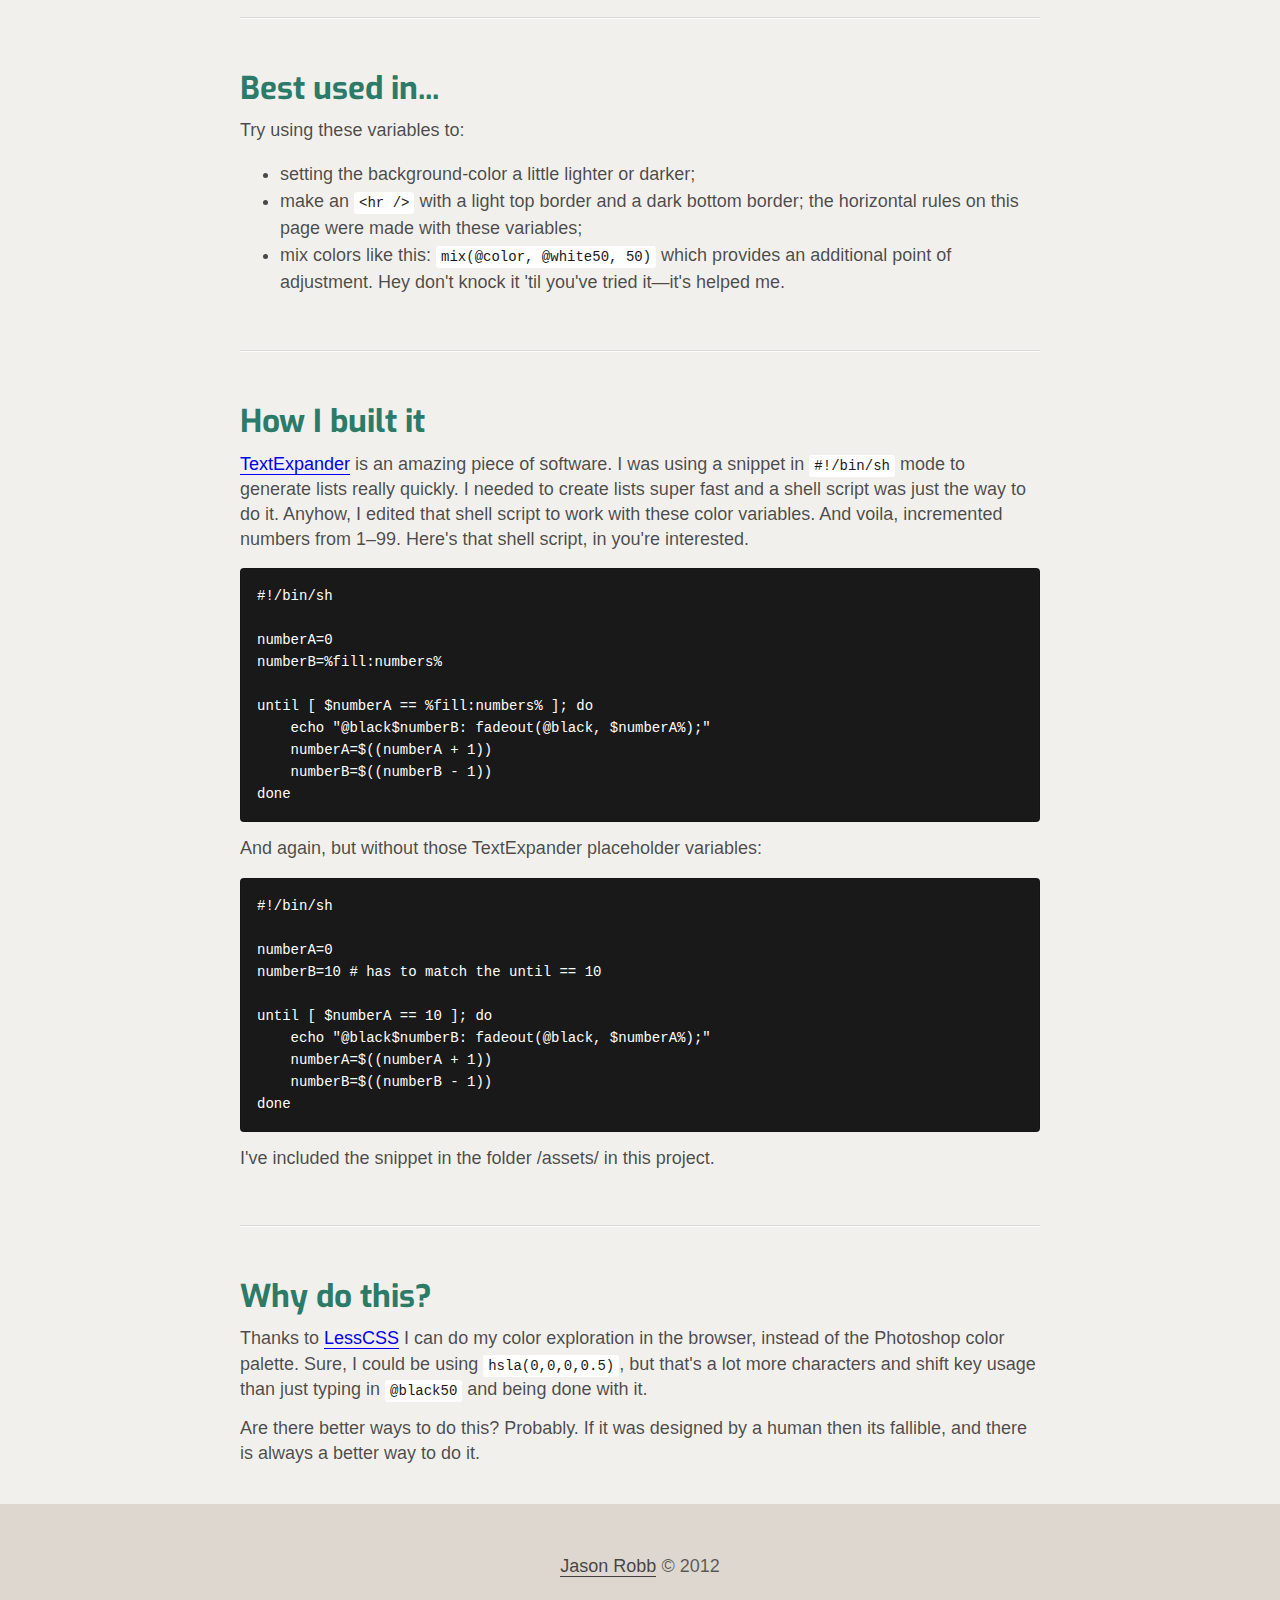
==== commit 595a2b61: "Little changes to header." ====
--- a/index.html
+++ b/index.html
@@ -9,7 +9,7 @@
 	<link href="http://fonts.googleapis.com/css?family=Open+Sans" rel="stylesheet" type="text/css"><!-- Open+Sans:400italic,400,600 -->
 </head>
 <body>
-<div class="header"><a href="http://jasonrobb.github.com">&larr; Go back to Jason Robb on Github</a> or <a href="http://jasonrobb.com">go to jasonrobb.com</a></div>
+<div class="header"><p><a href="http://jasonrobb.github.com">&larr; Go back to Jason Robb on Github</a> or <a href="http://jasonrobb.com">go to jasonrobb.com</a></p></div>
 <div class="container">
 
 	<h1>More-Colors.less <small>by <a href="http://jasonrobb.github.com">Jason Robb</a></small></h1>
@@ -20,7 +20,7 @@
 			<p>Don't be silly, use <a href="http://lesscss.org/">LessCSS</a>.</p>
 		</div>
 		
-		<p>White, black, and grayscale variables for easier color manipulation while you design in the browser.</p>
+		<p>White, black, and grayscale variables for easier color manipulation while designing in the browser.</p>
 	
 		<div class="grid">
 			<div class="red">
--- a/css/example.css
+++ b/css/example.css
@@ -38,19 +38,39 @@
   background-image: url("../assets/edge.bottom.png");
   background-position: -50% 100%;
   background-repeat: repeat-x;
+  color: rgba(255, 255, 255, 0.7);
+  font-size: .75em;
   height: 35px;
+  padding: .75em 1em .25em;
+}
+.header p {
+  margin: 0;
+}
+.header a {
+  border: none;
+  color: rgba(255, 255, 255, 0.7);
+  text-decoration: none;
+}
+.header a:hover {
+  color: rgba(255, 255, 255, 0.9);
+  border-bottom: 1px solid rgba(255, 255, 255, 0.4);
 }
 footer {
   background-color: #ddd7cf;
   background-image: url("../assets/edge.top.png");
   background-position: -50% 0;
   background-repeat: repeat-x;
+  color: rgba(0, 0, 0, 0.6);
   clear: both;
   display: block;
+  font-size: 18px;
   margin-top: 1em;
   padding: 2em 0;
   text-align: center;
   width: 100%;
+}
+footer a {
+  color: rgba(0, 0, 0, 0.7);
 }
 h1,
 h2,
@@ -124,7 +144,16 @@
   margin: .75em 0 2em 5%;
   width: 40%;
 }
-.download a {
+.download p {
+  color: rgba(0, 0, 0, 0.3);
+  clear: both;
+  padding: 1em 0 0 2em;
+  font-size: 14px;
+}
+.download p a {
+  color: rgba(0, 0, 0, 0.4);
+}
+.download div a {
   background-image: url("../assets/less-icon-48.png");
   background-position: 1em 50%;
   background-repeat: no-repeat;
@@ -150,7 +179,7 @@
   transition: all .3s;
   text-shadow: 0 -1px 0 rgba(0, 0, 0, 0.2);
 }
-.download a span {
+.download div a span {
   font-family: "OpenSans", Calibri, "Lucida Grande", Verdana, sans-serif;
   font-size: 14px;
   line-height: 14px;
@@ -160,7 +189,7 @@
   padding-bottom: 6px;
   text-shadow: none;
 }
-.download a:hover {
+.download div a:hover {
   background-color: #60c6ae;
 }
 .briefly div {
@@ -177,14 +206,20 @@
   border-radius: 3px;
   margin-top: 1em;
   margin-right: 0;
+  padding: 0 0 12px;
   overflow: hidden;
   width: 100%;
 }
 .briefly .grid div {
-  margin-right: 0;
-  padding-top: 5px;
-  height: 45px;
-  width: 100%;
+  background-color: transparent;
+  -webkit-border-radius: 3px;
+  -moz-border-radius: 3px;
+  border-radius: 3px;
+  height: 50px;
+  margin: 10px 0;
+  padding: 0 5%;
+  overflow: hidden;
+  width: 90%;
 }
 .briefly .grid div span {
   display: block;
@@ -197,10 +232,10 @@
   text-shadow: 0 1px 0 rgba(255, 255, 255, 0.2);
 }
 .briefly .grid .swatch {
-  padding: 2.5%;
+  padding: 7px 5% 0;
   text-shadow: 0 1px 0 rgba(255, 255, 255, 0.2);
   height: 25px;
-  width: 95%;
+  width: 90%;
 }
 .input {
   float: left;
@@ -322,7 +357,7 @@
   color: rgba(255, 255, 255, 0.9);
 }
 .gray5 {
-  background-color: #808080;
+  background-color: #8c8c8c;
   color: rgba(255, 255, 255, 0.9);
 }
 .gray6 {
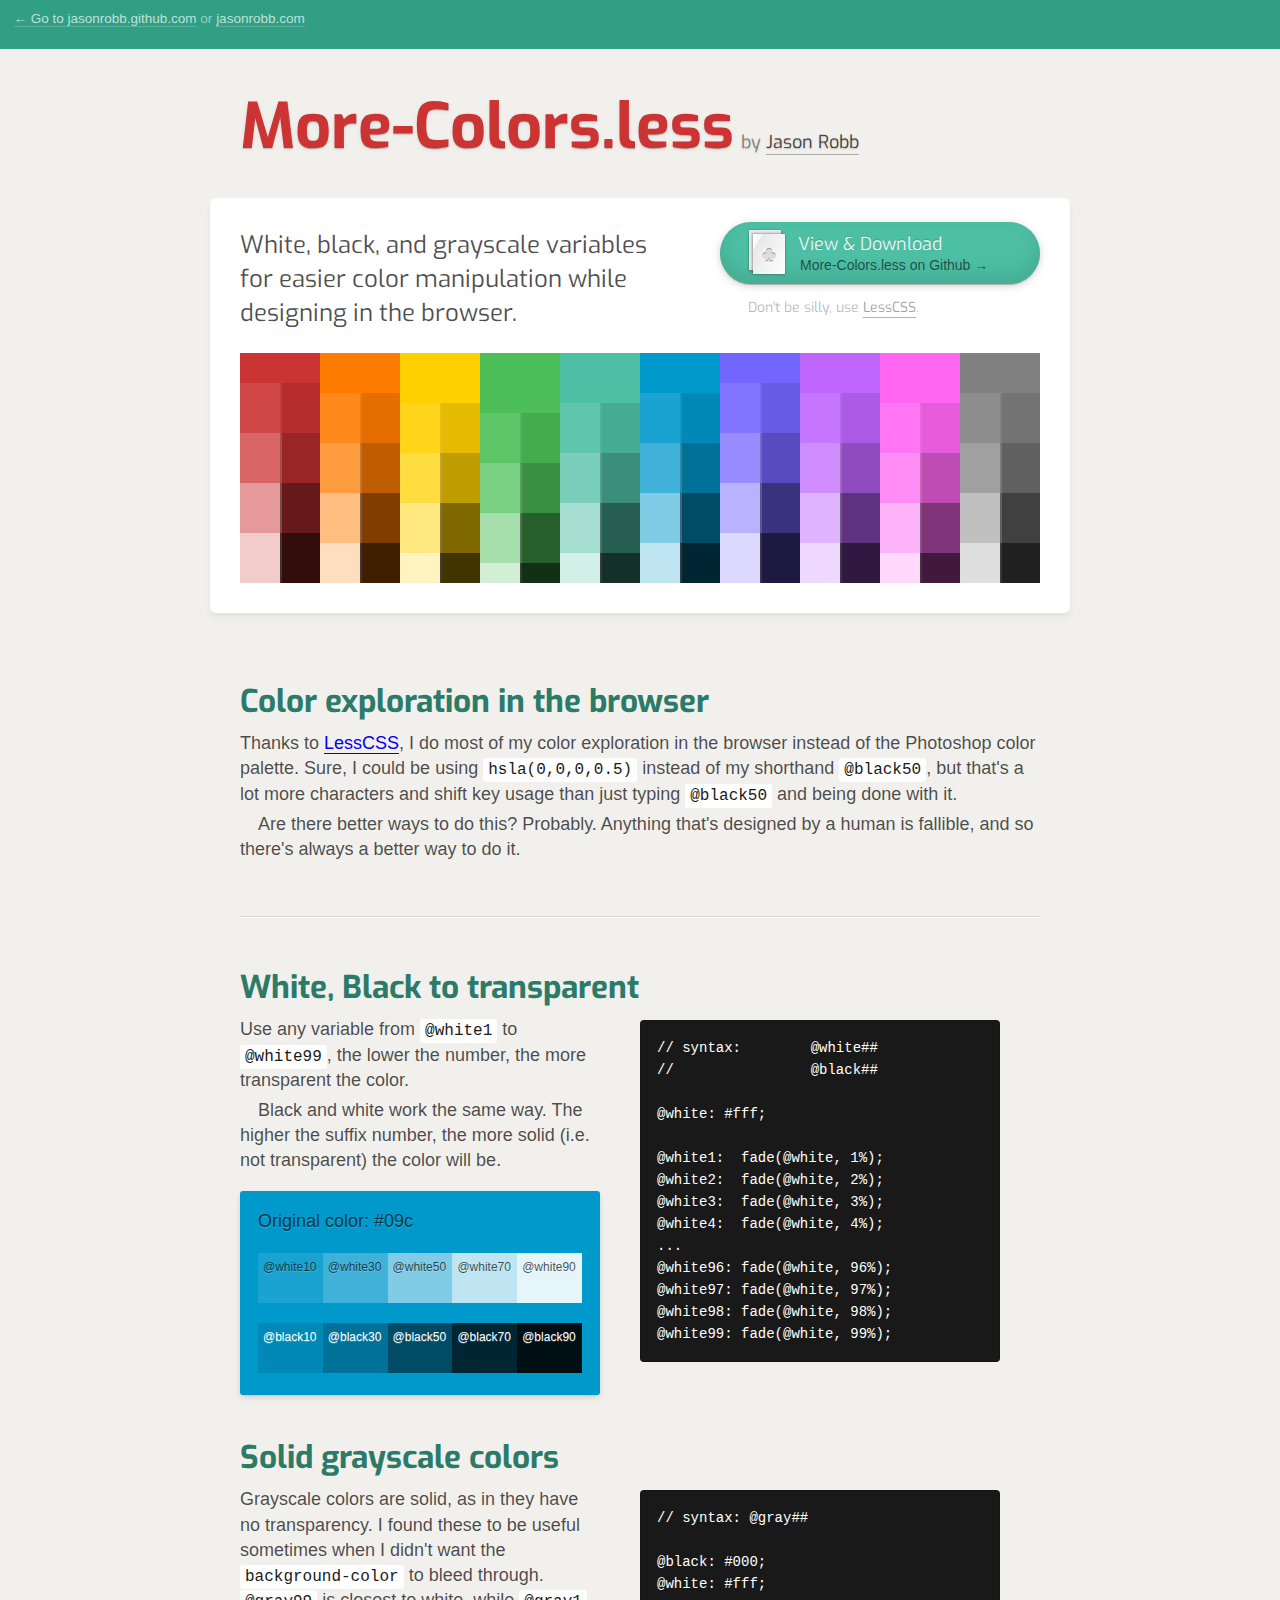
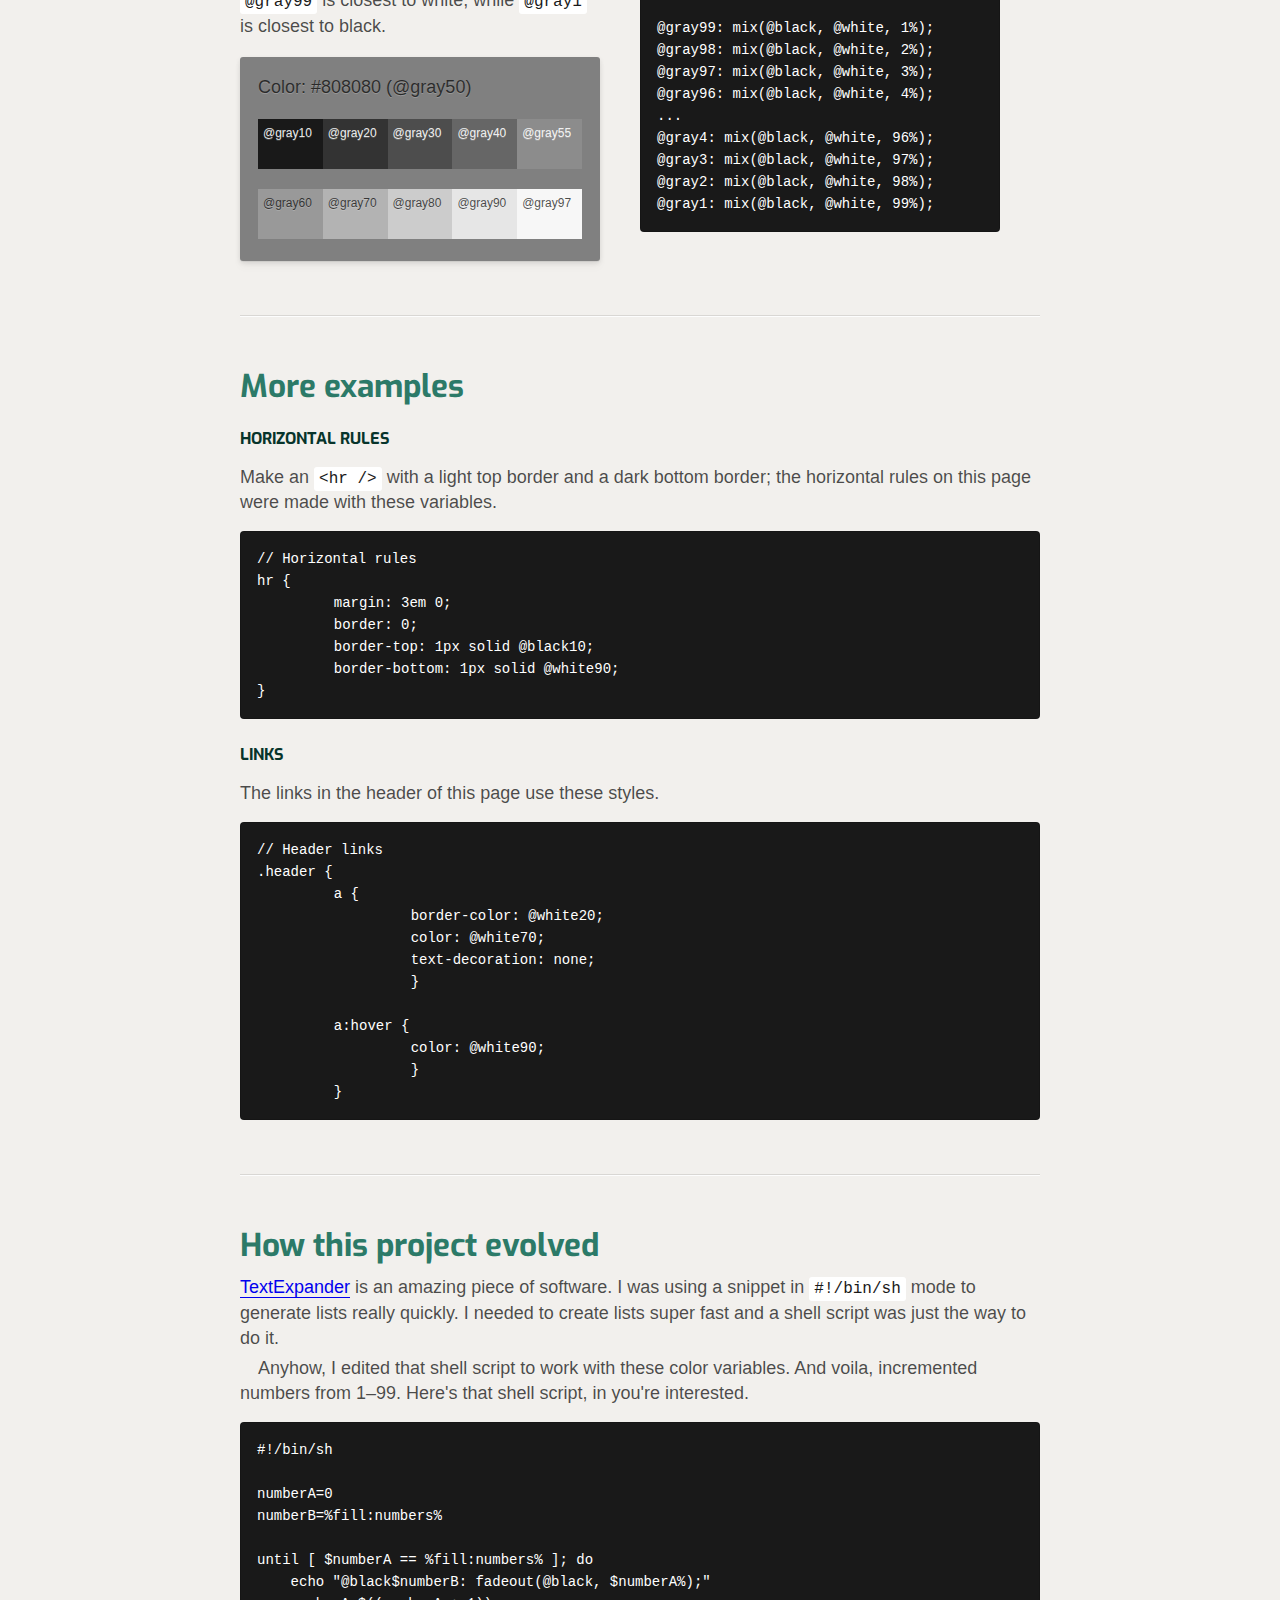
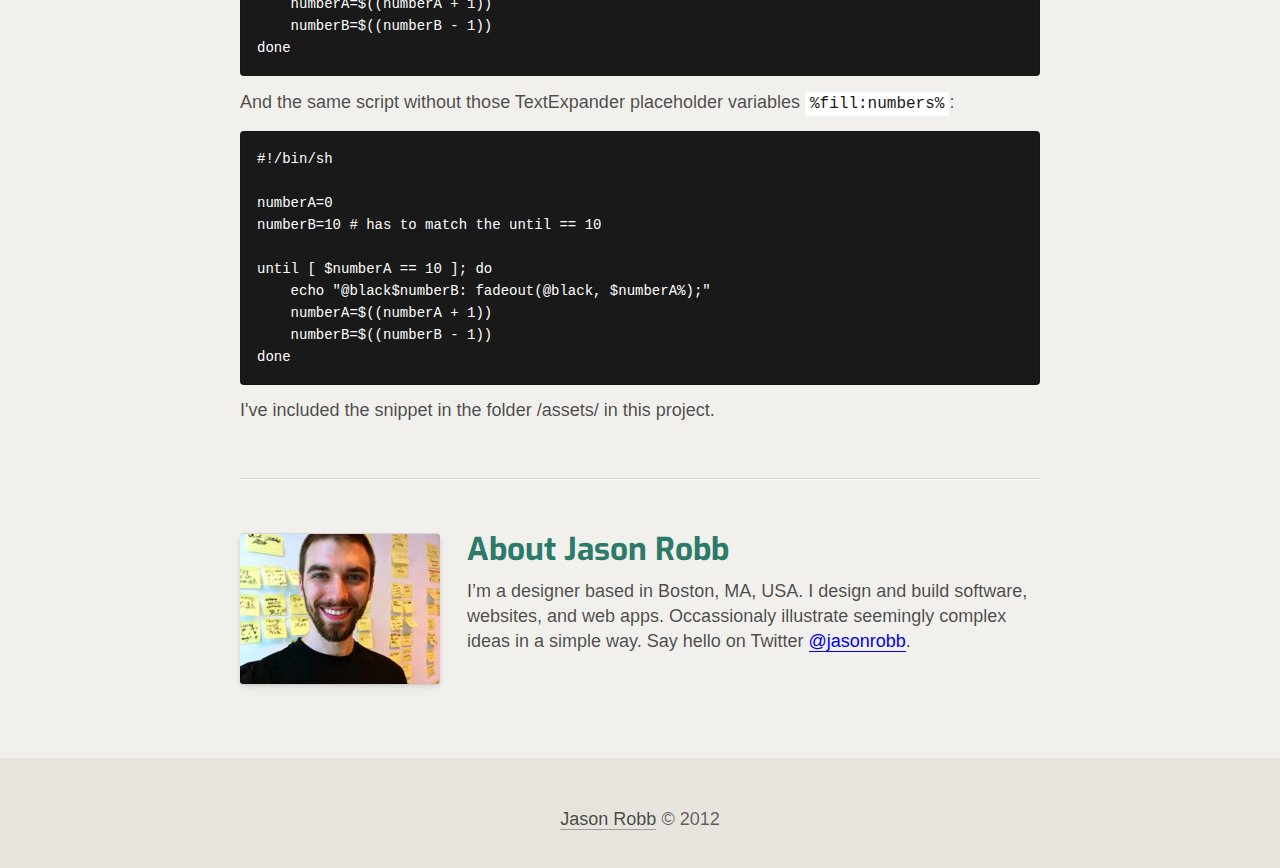
==== commit dcebcb39: "Adjusted lots of little things. File icon. etc." ====
--- a/index.html
+++ b/index.html
@@ -3,20 +3,29 @@
 <head>
 	<meta charset="utf-8">
 	<title>More-Colors.less by Jason Robb</title>
-	<link href="css/example.css" rel="stylesheet">
-	<link href="css/code.css" rel="stylesheet">
-	<link href="http://fonts.googleapis.com/css?family=Exo:400,700" rel="stylesheet" type="text/css">
+	<link href="css/style.css" rel="stylesheet">
+	<link href="http://fonts.googleapis.com/css?family=Exo:100,400,700" rel="stylesheet" type="text/css">
 	<link href="http://fonts.googleapis.com/css?family=Open+Sans" rel="stylesheet" type="text/css"><!-- Open+Sans:400italic,400,600 -->
+	<link rel="shortcut icon" href="favicon.ico">
 </head>
-<body>
-<div class="header"><p><a href="http://jasonrobb.github.com">&larr; Go back to Jason Robb on Github</a> or <a href="http://jasonrobb.com">go to jasonrobb.com</a></p></div>
+<body class="gh-pages">
+
+
+<div class="header"><p><a href="http://jasonrobb.github.com">&larr; Go to jasonrobb.github.com</a> or <a href="http://jasonrobb.com/">jasonrobb.com</a></p></div>
+
+
 <div class="container">
 
 	<h1>More-Colors.less <small>by <a href="http://jasonrobb.github.com">Jason Robb</a></small></h1>
 	
-	<div class="lead">
+	<div class="project more-colors group">
+
 		<div class="download">
-			<div><a href="http://github.com/jasonrobb/More-Colors.less/">View &amp; Download <span>More-Colors.less on Github &rarr;</span></a></div>
+			<a class="button" href="http://github.com/jasonrobb/More-Colors.less/">
+				<div class="file stack"><span>&#9827;</span><span></span></div>
+				View &amp; Download
+				<p>More-Colors.less on Github &rarr;</p>
+			</a>
 			<p>Don't be silly, use <a href="http://lesscss.org/">LessCSS</a>.</p>
 		</div>
 		
@@ -184,8 +193,14 @@
 				</div>
 			</div>
 		</div><!-- end .grid -->
-	</div><!-- end .lead -->
-	
+	</div><!-- end .project -->
+	
+	<h2>Color exploration in the browser</h2>
+	<p>Thanks to <a href="http://lesscss.org/">LessCSS</a>, I do most of my color exploration in the browser instead of the Photoshop color palette. Sure, I could be using <code>hsla(0,0,0,0.5)</code> instead of my shorthand <code>@black50</code>, but that's a lot more characters and shift key usage than just typing <code>@black50</code> and being done with it.</p>
+	<p>Are there better ways to do this? Probably. Anything that's designed by a human is fallible, and so there's always a better way to do it.</p>
+	
+	<hr />
+
 	<div class="briefly group">
 		<h2>White, Black to transparent</h2>
 		
@@ -213,7 +228,6 @@
 		</div>
 	
 		<div>
-			<h3>White to transparent</h3>
 			<pre><code>// syntax: 	@white##
 // 		@black##
 
@@ -231,7 +245,6 @@
 		</div>
 	</div><!-- end .briefly -->
 	
-	<hr />
 	
 	<div class="briefly group">
 		<h2>Solid grayscale colors</h2>
@@ -258,7 +271,6 @@
 		</div>
 		
 		<div>
-			<h3>Grayscale solid colors</h3>
 			<pre><code>// syntax: @gray##
 
 @black: #000;
@@ -278,18 +290,41 @@
 
 	<hr />
 
-	<h2>Best used in...</h2>
-	<p>Try using these variables to:</p>
-	<ul>
-		<li>setting the background-color a little lighter or darker;</li>
-		<li>make an <code>&lt;hr /&gt;</code> with a light top border and a dark bottom border; the horizontal rules on this page were made with these variables;</li>
-		<li>mix colors like this: <code>mix(@color, @white50, 50)</code> which provides an additional point of adjustment. Hey don't knock it 'til you've tried it&mdash;it's helped me.</li>
-	</ul>
+	<h2>More examples</h2>
+	
+	<h3>Horizontal rules</h3>
+	<p>Make an <code>&lt;hr /&gt;</code> with a light top border and a dark bottom border; the horizontal rules on this page were made with these variables.</p>
+	<pre><code>// Horizontal rules
+hr {
+	margin: 3em 0;
+	border: 0;
+	border-top: 1px solid @black10;
+	border-bottom: 1px solid @white90;
+}</code></pre>
+
+	
+	<h3>Links</h3>
+	<p>The links in the header of this page use these styles.</p>
+	<pre><code>// Header links
+.header {
+	a {
+		border-color: @white20;
+		color: @white70;
+		text-decoration: none;
+		}
+	
+	a:hover {
+		color: @white90;
+		}
+	}</code></pre>
+	
+	
 	
 	<hr />
 	
-	<h2>How I built it</h2>
-	<p><a href="http://smilesoftware.com/TextExpander/">TextExpander</a> is an amazing piece of software. I was using a snippet in <code>#!/bin/sh</code> mode to generate lists really quickly. I needed to create lists super fast and a shell script was just the way to do it. Anyhow, I edited that shell script to work with these color variables. And voila, incremented numbers from 1&ndash;99. Here's that shell script, in you're interested.</p>
+	<h2>How this project evolved</h2>
+	<p><a href="http://smilesoftware.com/TextExpander/">TextExpander</a> is an amazing piece of software. I was using a snippet in <code>#!/bin/sh</code> mode to generate lists really quickly. I needed to create lists super fast and a shell script was just the way to do it. </p>
+	<p>Anyhow, I edited that shell script to work with these color variables. And voila, incremented numbers from 1&ndash;99. Here's that shell script, in you're interested.</p>
 	
 	<pre><code>#!/bin/sh
 
@@ -302,7 +337,7 @@
     numberB=$((numberB - 1))
 done</code></pre>
 
-	<p>And again, but without those TextExpander placeholder variables:</p>
+	<p>And the same script without those TextExpander placeholder variables <code>%fill:numbers%</code>:</p>
 	
 	<pre><code>#!/bin/sh
 
@@ -316,12 +351,14 @@
 done</code></pre>
 
 	<p>I've included the snippet in the folder /assets/ in this project.</p>
-
+	
 	<hr />
-
-	<h2>Why do this?</h2>
-	<p>Thanks to <a href="http://lesscss.org/">LessCSS</a> I can do my color exploration in the browser, instead of the Photoshop color palette. Sure, I could be using <code>hsla(0,0,0,0.5)</code>, but that's a lot more characters and shift key usage than just typing in <code>@black50</code> and being done with it.</p>
-	<p>Are there better ways to do this? Probably. If it was designed by a human then its fallible, and there is always a better way to do it.</p>
+	
+	<div class="about group">
+		<img src="assets/jasonrobb.200.jpg" alt="A simple photo of Jason Robb" title="Me in front of a KJ Analysis wall created at a design workshop." />
+		<h2>About Jason Robb</h2>
+		<p>I&rsquo;m a designer based in Boston, MA, USA. I design and build software, websites, and web apps. Occassionaly illustrate seemingly complex ideas in a simple way. Say hello on Twitter <a href="http://twitter.com/jasonrobb">@jasonrobb</a>.</p>
+	</div>
 
 </div><!-- end .container -->
 
@@ -329,5 +366,20 @@
 	<p><a href="http://jasonrobb.com">Jason Robb</a> &copy; 2012</p>
 </footer>
 
+<!-- jasonrobb.github.com -->
+<script type="text/javascript">
+
+  var _gaq = _gaq || [];
+  _gaq.push(['_setAccount', 'UA-31385421-1']);
+  _gaq.push(['_trackPageview']);
+
+  (function() {
+    var ga = document.createElement('script'); ga.type = 'text/javascript'; ga.async = true;
+    ga.src = ('https:' == document.location.protocol ? 'https://ssl' : 'http://www') + '.google-analytics.com/ga.js';
+    var s = document.getElementsByTagName('script')[0]; s.parentNode.insertBefore(ga, s);
+  })();
+
+</script>
+
 </body>
 </html>
--- a/css/style.css
+++ b/css/style.css
@@ -0,0 +1,812 @@
+.more-colors .example span {
+  float: left;
+  clear: none;
+}
+.more-colors .grid {
+  background-color: #808080;
+  height: 230px;
+  overflow: hidden;
+  width: 100%;
+}
+.more-colors .grid div {
+  float: left;
+  height: 230px;
+  width: 10%;
+}
+.more-colors .grid div div {
+  float: left;
+  margin-top: 20px;
+  height: 200px;
+  width: 50%;
+}
+.more-colors .grid span {
+  display: block;
+  height: 50px;
+  width: 105%;
+}
+.briefly div {
+  float: left;
+  margin-right: 5%;
+  width: 45%;
+}
+.briefly .grid {
+  -webkit-box-shadow: 0 1px 0 rgba(0, 0, 0, 0.05), 0 2px 5px rgba(0, 0, 0, 0.1), 0 6px 10px rgba(0, 0, 0, 0.03);
+  -moz-box-shadow: 0 1px 0 rgba(0, 0, 0, 0.05), 0 2px 5px rgba(0, 0, 0, 0.1), 0 6px 10px rgba(0, 0, 0, 0.03);
+  box-shadow: 0 1px 0 rgba(0, 0, 0, 0.05), 0 2px 5px rgba(0, 0, 0, 0.1), 0 6px 10px rgba(0, 0, 0, 0.03);
+  -webkit-border-radius: 3px;
+  -moz-border-radius: 3px;
+  border-radius: 3px;
+  margin-top: 1em;
+  margin-right: 0;
+  padding: 0 0 12px;
+  overflow: hidden;
+  width: 100%;
+}
+.briefly .grid div {
+  background-color: transparent;
+  -webkit-border-radius: 3px;
+  -moz-border-radius: 3px;
+  border-radius: 3px;
+  height: 50px;
+  margin: 10px 0;
+  padding: 0 5%;
+  overflow: hidden;
+  width: 90%;
+}
+.briefly .grid div span {
+  display: block;
+  float: left;
+  font-size: 12px;
+  padding-top: 5px;
+  height: 45px;
+  width: 20%;
+  text-indent: 5px;
+  text-shadow: 0 1px 0 rgba(255, 255, 255, 0.2);
+}
+.briefly .grid .swatch {
+  padding: 7px 5% 0;
+  text-shadow: 0 1px 0 rgba(255, 255, 255, 0.2);
+  height: 25px;
+  width: 90%;
+}
+.white {
+  background-color: #ffffff;
+}
+.white1 {
+  background-color: rgba(255, 255, 255, 0.1);
+}
+.white2 {
+  background-color: rgba(255, 255, 255, 0.2);
+}
+.white3 {
+  background-color: rgba(255, 255, 255, 0.3);
+}
+.white4 {
+  background-color: rgba(255, 255, 255, 0.4);
+}
+.white5 {
+  background-color: rgba(255, 255, 255, 0.5);
+}
+.white6 {
+  background-color: rgba(255, 255, 255, 0.6);
+}
+.white7 {
+  background-color: rgba(255, 255, 255, 0.7);
+}
+.white8 {
+  background-color: rgba(255, 255, 255, 0.8);
+}
+.white9 {
+  background-color: rgba(255, 255, 255, 0.9);
+}
+.black {
+  background-color: #000000;
+}
+.black1 {
+  background-color: rgba(0, 0, 0, 0.1);
+}
+.black2 {
+  background-color: rgba(0, 0, 0, 0.2);
+}
+.black3 {
+  background-color: rgba(0, 0, 0, 0.3);
+}
+.black4 {
+  background-color: rgba(0, 0, 0, 0.4);
+}
+.black5 {
+  background-color: rgba(0, 0, 0, 0.5);
+}
+.black6 {
+  background-color: rgba(0, 0, 0, 0.6);
+}
+.black7 {
+  background-color: rgba(0, 0, 0, 0.7);
+}
+.black8 {
+  background-color: rgba(0, 0, 0, 0.8);
+}
+.black9 {
+  background-color: rgba(0, 0, 0, 0.9);
+}
+.gray {
+  background-color: #808080;
+  padding-top: 20px;
+}
+.gray1 {
+  background-color: #191919;
+  color: rgba(255, 255, 255, 0.9);
+}
+.gray2 {
+  background-color: #333333;
+  color: rgba(255, 255, 255, 0.9);
+}
+.gray3 {
+  background-color: #4d4d4d;
+  color: rgba(255, 255, 255, 0.9);
+}
+.gray4 {
+  background-color: #666666;
+  color: rgba(255, 255, 255, 0.9);
+}
+.gray5 {
+  background-color: #8c8c8c;
+  color: rgba(255, 255, 255, 0.9);
+}
+.gray6 {
+  background-color: #999999;
+}
+.gray7 {
+  background-color: #b3b3b3;
+}
+.gray8 {
+  background-color: #cccccc;
+}
+.gray9 {
+  background-color: #e6e6e6;
+}
+.gray97 {
+  background-color: #f7f7f7;
+}
+.red {
+  background-color: #c33;
+  padding-top: 10px;
+}
+.orange {
+  background-color: #ff7b00;
+  padding-top: 20px;
+}
+.yellow {
+  background-color: #ffd000;
+  padding-top: 30px;
+}
+.lime {
+  background-color: #4dbf58;
+  padding-top: 40px;
+}
+.green {
+  background-color: #4dbfa4;
+  padding-top: 30px;
+}
+.blue {
+  background-color: #09c;
+  padding-top: 20px;
+}
+.purple {
+  background-color: #7366ff;
+  padding-top: 10px;
+}
+.magenta {
+  background-color: #bf66ff;
+  padding-top: 20px;
+}
+.pink {
+  background-color: #ff66f2;
+  padding-top: 30px;
+}
+.light1 {
+  background-color: rgba(255, 255, 255, 0.1);
+}
+.light2 {
+  background-color: rgba(255, 255, 255, 0.25);
+}
+.light3 {
+  background-color: rgba(255, 255, 255, 0.5);
+}
+.light4 {
+  background-color: rgba(255, 255, 255, 0.75);
+}
+.light5 {
+  background-color: rgba(255, 255, 255, 0.9);
+}
+.dark1 {
+  background-color: rgba(0, 0, 0, 0.1);
+  color: white;
+}
+.dark2 {
+  background-color: rgba(0, 0, 0, 0.25);
+  color: white;
+}
+.dark3 {
+  background-color: rgba(0, 0, 0, 0.5);
+  color: white;
+}
+.dark4 {
+  background-color: rgba(0, 0, 0, 0.75);
+  color: white;
+}
+.dark5 {
+  background-color: rgba(0, 0, 0, 0.9);
+  color: white;
+}
+body {
+  background-color: #ccc;
+  margin: 0 auto;
+  padding: 3em;
+}
+.file {
+  display: inline-block;
+  height: 40px;
+  width: 32px;
+}
+.file span {
+  background-color: white;
+  display: inline-block;
+  font-size: 22px;
+  line-height: 1;
+  height: 30px;
+  padding: 0;
+  padding-top: 10px;
+  width: 32px;
+  text-align: center;
+  background-color: #ffffff;
+  background-repeat: repeat-x;
+  background-image: -moz-linear-gradient(-60deg, #ffffff, #e8e8e8 82%, #f8f8f8 83%, #ffffff);
+  background-image: -ms-linear-gradient(-60deg, #ffffff, #e8e8e8 82%, #f8f8f8 83%, #ffffff);
+  background-image: -webkit-linear-gradient(-60deg, #ffffff, #e8e8e8 82%, #f8f8f8 83%, #ffffff);
+  background-image: -o-linear-gradient(-60deg, #ffffff, #e8e8e8 82%, #f8f8f8 83%, #ffffff);
+  background-image: linear-gradient(-60deg, #ffffff, #e8e8e8 82%, #f8f8f8 83%, #ffffff);
+  filter: progid:DXImageTransform.Microsoft.gradient(startColorstr='#ffffff', endColorstr='#ffffff', GradientType=0);
+  -webkit-box-shadow: -1px 1px 3px rgba(0, 0, 0, 0.1), 1px -1px 3px rgba(0, 0, 0, 0.1), 0 0 1px rgba(0, 0, 0, 0.5);
+  -moz-box-shadow: -1px 1px 3px rgba(0, 0, 0, 0.1), 1px -1px 3px rgba(0, 0, 0, 0.1), 0 0 1px rgba(0, 0, 0, 0.5);
+  box-shadow: -1px 1px 3px rgba(0, 0, 0, 0.1), 1px -1px 3px rgba(0, 0, 0, 0.1), 0 0 1px rgba(0, 0, 0, 0.5);
+  color: #ddd;
+  text-shadow: 0 -1px 1px rgba(0, 0, 0, 0.2), 0 -1px 0 rgba(0, 0, 0, 0.3), 0 0 3px rgba(255, 255, 255, 0.9), 1px 1px 3px rgba(255, 255, 255, 0.9), -1px -1px 3px rgba(255, 255, 255, 0.9);
+}
+.stack {
+  height: 48px;
+  width: 40px;
+}
+.stack span {
+  float: left;
+  position: relative;
+}
+.stack span:nth-child(1) {
+  margin: 8px 0 0 8px;
+  -webkit-box-shadow: 0 0 1px rgba(0, 0, 0, 0.5), 0 1px 3px rgba(0, 0, 0, 0.15);
+  -moz-box-shadow: 0 0 1px rgba(0, 0, 0, 0.5), 0 1px 3px rgba(0, 0, 0, 0.15);
+  box-shadow: 0 0 1px rgba(0, 0, 0, 0.5), 0 1px 3px rgba(0, 0, 0, 0.15);
+  z-index: 3;
+}
+.stack span:nth-child(2) {
+  margin: -44px 0 0 4px;
+  background-color: #ccc;
+  background-image: none;
+  -webkit-box-shadow: 0 0 1px rgba(0, 0, 0, 0.5), 0 1px 3px rgba(0, 0, 0, 0.15), 1px 3px 3px rgba(0, 0, 0, 0.1), inset 2px 2px 3px rgba(255, 255, 255, 0.7);
+  -moz-box-shadow: 0 0 1px rgba(0, 0, 0, 0.5), 0 1px 3px rgba(0, 0, 0, 0.15), 1px 3px 3px rgba(0, 0, 0, 0.1), inset 2px 2px 3px rgba(255, 255, 255, 0.7);
+  box-shadow: 0 0 1px rgba(0, 0, 0, 0.5), 0 1px 3px rgba(0, 0, 0, 0.15), 1px 3px 3px rgba(0, 0, 0, 0.1), inset 2px 2px 3px rgba(255, 255, 255, 0.7);
+  z-index: 2;
+}
+.stack span:nth-child(3) {
+  margin: -48px 0 0;
+  background-color: #ccc;
+  background-image: none;
+  -webkit-box-shadow: 0 1px 3px rgba(0, 0, 0, 0.15), 0 0 1px rgba(0, 0, 0, 0.5), 1px 3px 3px rgba(0, 0, 0, 0.1), inset 2px 2px 3px rgba(255, 255, 255, 0.7), 4px 4px 8px rgba(0, 0, 0, 0.1), 6px 10px 12px rgba(0, 0, 0, 0.1);
+  -moz-box-shadow: 0 1px 3px rgba(0, 0, 0, 0.15), 0 0 1px rgba(0, 0, 0, 0.5), 1px 3px 3px rgba(0, 0, 0, 0.1), inset 2px 2px 3px rgba(255, 255, 255, 0.7), 4px 4px 8px rgba(0, 0, 0, 0.1), 6px 10px 12px rgba(0, 0, 0, 0.1);
+  box-shadow: 0 1px 3px rgba(0, 0, 0, 0.15), 0 0 1px rgba(0, 0, 0, 0.5), 1px 3px 3px rgba(0, 0, 0, 0.1), inset 2px 2px 3px rgba(255, 255, 255, 0.7), 4px 4px 8px rgba(0, 0, 0, 0.1), 6px 10px 12px rgba(0, 0, 0, 0.1);
+  z-index: 1;
+}
+/* !========= */
+/* != Reset = */
+/* ========== Details: http://meyerweb.com/eric/thoughts/2007/05/01/reset-reloaded/  */
+html,
+body,
+div,
+span,
+applet,
+object,
+iframe,
+h1,
+h2,
+h3,
+h4,
+h5,
+h6,
+p,
+blockquote,
+pre,
+a,
+abbr,
+acronym,
+address,
+big,
+cite,
+code,
+del,
+dfn,
+em,
+font,
+img,
+ins,
+kbd,
+q,
+s,
+samp,
+small,
+strike,
+strong,
+sub,
+sup,
+tt,
+var,
+dl,
+dt,
+dd,
+ol,
+ul,
+li,
+fieldset,
+form,
+label,
+legend,
+table,
+caption,
+tbody,
+tfoot,
+thead,
+tr,
+th,
+td {
+  border: 0;
+  direction: ltr;
+  font-weight: inherit;
+  font-style: inherit;
+  font-size: 100%;
+  font-family: inherit;
+  margin: 0;
+  outline: 0;
+  padding: 0;
+  text-align: left;
+  vertical-align: baseline;
+}
+/* remember to define focus styles! */
+:focus {
+  outline: 0;
+}
+body {
+  line-height: 1;
+}
+ol,
+ul {
+  list-style: none;
+}
+/* tables still need 'cellspacing="0"' in the markup */
+table {
+  border-collapse: collapse;
+  border-spacing: 0;
+}
+caption,
+th,
+td {
+  font-weight: normal;
+  text-align: left;
+}
+blockquote:before,
+blockquote:after,
+q:before,
+q:after {
+  content: "";
+}
+blockquote,
+q {
+  quotes: "" "";
+}
+th {
+  white-space: nowrap;
+}
+/* !======================== */
+/* != Markup free clearing = */
+/* ========================= Details: http://www.positioniseverything.net/easyclearing.html */
+.group:after {
+  content: ".";
+  display: block;
+  height: 0;
+  clear: both;
+  visibility: hidden;
+}
+.group {
+  display: inline-block;
+}
+/* Hides from IE-mac \*/
+* html .group {
+  height: 1%;
+}
+.group {
+  display: block;
+}
+/* End hide from IE-mac */
+body {
+  background-color: #f2f0ed;
+  color: rgba(0, 0, 0, 0.7);
+  font-family: "OpenSans", Calibri, "Lucida Grande", Verdana, sans-serif;
+  font-size: 18px;
+  font-weight: normal;
+  line-height: 1.5;
+  font-size: 18px;
+  line-height: 1.5;
+  margin: 0;
+  padding: 0;
+}
+.container {
+  margin: 0 auto;
+  padding: 0 20px 20px;
+  width: 800px;
+}
+.header {
+  background-color: #309f83;
+  background-image: url("../assets/edge.bottom.png");
+  background-position: -50% 100%;
+  background-repeat: repeat-x;
+  color: rgba(255, 255, 255, 0.5);
+  font-size: .75em;
+  height: 35px;
+  padding: .75em 1em .25em;
+}
+.header p {
+  margin: 0;
+}
+.header a {
+  border-color: rgba(255, 255, 255, 0.2);
+  color: rgba(255, 255, 255, 0.7);
+  text-decoration: none;
+}
+.header a:hover {
+  color: rgba(255, 255, 255, 0.9);
+}
+footer {
+  background-color: #e7e4de;
+  background-image: url("../assets/edge.top.png");
+  background-position: -50% 0;
+  background-repeat: repeat-x;
+  color: rgba(0, 0, 0, 0.6);
+  clear: both;
+  display: block;
+  font-size: 18px;
+  margin-top: 3em;
+  padding: 2em 0;
+  width: 100%;
+}
+footer p {
+  text-align: center;
+}
+footer a {
+  border-color: rgba(0, 0, 0, 0.3);
+  color: rgba(0, 0, 0, 0.7);
+}
+footer a:hover {
+  border-color: rgba(0, 0, 0, 0.5);
+  color: rgba(0, 0, 0, 0.8);
+}
+h1,
+h2,
+h3 {
+  margin-top: 1.5em;
+  margin-bottom: 0;
+  font-family: "Exo", Calibri, "Lucida Grande", Verdana, sans-serif;
+  font-size: 18px;
+  font-weight: normal;
+  line-height: 1.5;
+  font-weight: bold;
+  text-rendering: optimizelegibility;
+}
+h1 {
+  color: #cc3333;
+  font-size: 5em;
+  margin-top: .5em;
+}
+h1 small {
+  color: rgba(0, 0, 0, 0.4);
+  font-size: 18px;
+  font-weight: normal;
+  margin-top: 6px;
+  margin-left: -0.75em;
+}
+h1 a {
+  border-color: rgba(0, 0, 0, 0.3);
+  color: rgba(0, 0, 0, 0.7);
+}
+h1 a:hover {
+  border-color: rgba(0, 0, 0, 0.5);
+  color: rgba(0, 0, 0, 0.8);
+}
+h2 {
+  color: #2c7a68;
+  font-size: 1.75em;
+  line-height: 1;
+}
+h3 {
+  color: #07342b;
+  font-size: .9em;
+  text-transform: uppercase;
+}
+p {
+  line-height: 1.4;
+  margin: .75em 0 0;
+}
+p + p {
+  margin-top: .25em;
+  text-indent: 1em;
+}
+a {
+  border-bottom: 1px solid;
+  text-decoration: none;
+}
+.project {
+  background-color: white;
+  border-bottom: 1px solid rgba(0, 0, 0, 0.1);
+  border-top: 1px solid rgba(255, 255, 255, 0.9);
+  -webkit-box-shadow: 0 1px 3px rgba(0, 0, 0, 0.05), 0 6px 10px rgba(0, 0, 0, 0.03);
+  -moz-box-shadow: 0 1px 3px rgba(0, 0, 0, 0.05), 0 6px 10px rgba(0, 0, 0, 0.03);
+  box-shadow: 0 1px 3px rgba(0, 0, 0, 0.05), 0 6px 10px rgba(0, 0, 0, 0.03);
+  -webkit-border-radius: 6px;
+  -moz-border-radius: 6px;
+  border-radius: 6px;
+  font-family: "Exo", Calibri, "Lucida Grande", Verdana, sans-serif;
+  font-size: 18px;
+  font-weight: normal;
+  line-height: 1.5;
+  font-size: 1.333em;
+  line-height: 1.5;
+  margin: 1em 0 3em;
+  padding: 2em 2.25em 2.25em;
+}
+.project h2 {
+  margin-top: 0;
+  text-shadow: 0 1px 0 rgba(0, 0, 0, 0.15), 0 1px 3px rgba(0, 0, 0, 0.1), 0 2px 6px rgba(0, 0, 0, 0.03);
+}
+.project h2 a {
+  border: none;
+  color: #2c7a68;
+}
+.project h2 a:hover {
+  -webkit-transition: color 0.3s ease-in-out;
+  -moz-transition: color 0.3s ease-in-out;
+  transition: color 0.3s ease-in-out;
+  color: #29967d;
+}
+.project p {
+  margin-top: 1.25em;
+}
+.project a {
+  border-color: rgba(0, 0, 0, 0.3);
+  color: rgba(0, 0, 0, 0.7);
+}
+.project a:hover {
+  border-color: rgba(0, 0, 0, 0.5);
+  color: rgba(0, 0, 0, 0.8);
+}
+.project .date {
+  color: rgba(0, 0, 0, 0.2);
+  font-size: 13px;
+  font-weight: bold;
+  margin-top: 4px;
+}
+hr {
+  display: block;
+  clear: both;
+  margin: 3em 0;
+  border: 0;
+  border-top: 1px solid rgba(0, 0, 0, 0.1);
+  border-bottom: 1px solid rgba(255, 255, 255, 0.9);
+}
+.project .download {
+  display: inline-block;
+  float: right;
+  margin: 1.25em 0 2em 5%;
+  width: 40%;
+}
+.download {
+  font-family: "Exo", Calibri, "Lucida Grande", Verdana, sans-serif;
+  font-size: 18px;
+  font-weight: normal;
+  line-height: 1.5;
+}
+.download p {
+  color: rgba(0, 0, 0, 0.3);
+  clear: both;
+  padding: 1em 0 0 2em;
+  font-size: 14px;
+  width: auto;
+}
+.download p a {
+  color: rgba(0, 0, 0, 0.4);
+}
+.download a.button {
+  background-position: 1em 50%;
+  background-repeat: no-repeat;
+  background-color: #4dbfa4;
+  -webkit-border-radius: 10em;
+  -moz-border-radius: 10em;
+  border-radius: 10em;
+  -webkit-box-shadow: inset 0 -10px 20px rgba(0, 0, 0, 0.1), 0 1px 0 rgba(0, 0, 0, 0.2), 0 2px 4px rgba(0, 0, 0, 0.05), 0 2px 10px rgba(0, 0, 0, 0.15);
+  -moz-box-shadow: inset 0 -10px 20px rgba(0, 0, 0, 0.1), 0 1px 0 rgba(0, 0, 0, 0.2), 0 2px 4px rgba(0, 0, 0, 0.05), 0 2px 10px rgba(0, 0, 0, 0.15);
+  box-shadow: inset 0 -10px 20px rgba(0, 0, 0, 0.1), 0 1px 0 rgba(0, 0, 0, 0.2), 0 2px 4px rgba(0, 0, 0, 0.05), 0 2px 10px rgba(0, 0, 0, 0.15);
+  color: rgba(255, 255, 255, 0.9);
+  border: none;
+  float: left;
+  line-height: 1.125;
+  padding: .25em .25em 0 80px;
+  width: auto;
+  -webkit-transition: all .3s;
+  -moz-transition: all .3s;
+  transition: all .3s;
+  text-shadow: 0 -1px 0 rgba(0, 0, 0, 0.2);
+}
+.download a.button .file {
+  height: 24px;
+  margin-right: 8px;
+  margin-left: -55px;
+}
+.download a.button p {
+  font-family: "OpenSans", Calibri, "Lucida Grande", Verdana, sans-serif;
+  font-size: 14px;
+  line-height: 14px;
+  clear: both;
+  color: rgba(0, 0, 0, 0.6);
+  float: left;
+  margin-top: 0;
+  padding: 3px 0 12px;
+  text-shadow: none;
+}
+.download a.button:hover {
+  background-color: #60c6a5;
+  -webkit-box-shadow: inset 0 -10px 20px rgba(0, 0, 0, 0.1), 0 1px 0 rgba(0, 0, 0, 0.2), 0 4px 6px rgba(0, 0, 0, 0.12), 0 2px 10px rgba(0, 0, 0, 0.15);
+  -moz-box-shadow: inset 0 -10px 20px rgba(0, 0, 0, 0.1), 0 1px 0 rgba(0, 0, 0, 0.2), 0 4px 6px rgba(0, 0, 0, 0.12), 0 2px 10px rgba(0, 0, 0, 0.15);
+  box-shadow: inset 0 -10px 20px rgba(0, 0, 0, 0.1), 0 1px 0 rgba(0, 0, 0, 0.2), 0 4px 6px rgba(0, 0, 0, 0.12), 0 2px 10px rgba(0, 0, 0, 0.15);
+  color: #ffffff;
+  margin-top: -1px;
+  margin-bottom: 1px;
+}
+.download a.button:active {
+  -webkit-box-shadow: inset 0 10px 20px rgba(0, 0, 0, 0.01), 0 1px 0 rgba(0, 0, 0, 0.2);
+  -moz-box-shadow: inset 0 10px 20px rgba(0, 0, 0, 0.01), 0 1px 0 rgba(0, 0, 0, 0.2);
+  box-shadow: inset 0 10px 20px rgba(0, 0, 0, 0.01), 0 1px 0 rgba(0, 0, 0, 0.2);
+  color: rgba(255, 255, 255, 0.9);
+  margin-top: 0;
+  margin-bottom: 0;
+}
+.example {
+  background-color: rgba(0, 204, 173, 0.30000000000000004);
+  background-image: -webkit-gradient(linear, 0 0, 0 100%, from(rgba(0, 153, 204, 0.30000000000000004)), color-stop(50%, rgba(0, 204, 187, 0.30000000000000004)), to(rgba(0, 204, 119, 0.30000000000000004)));
+  background-image: -webkit-linear-gradient(rgba(0, 153, 204, 0.30000000000000004), rgba(0, 204, 187, 0.30000000000000004) 50%, rgba(0, 204, 119, 0.30000000000000004));
+  background-image: -moz-linear-gradient(top, rgba(0, 153, 204, 0.30000000000000004), rgba(0, 204, 187, 0.30000000000000004) 50%, rgba(0, 204, 119, 0.30000000000000004));
+  background-image: -ms-linear-gradient(rgba(0, 153, 204, 0.30000000000000004), rgba(0, 204, 187, 0.30000000000000004) 50%, rgba(0, 204, 119, 0.30000000000000004));
+  background-image: -o-linear-gradient(rgba(0, 153, 204, 0.30000000000000004), rgba(0, 204, 187, 0.30000000000000004) 50%, rgba(0, 204, 119, 0.30000000000000004));
+  background-image: linear-gradient(rgba(0, 153, 204, 0.30000000000000004), rgba(0, 204, 187, 0.30000000000000004) 50%, rgba(0, 204, 119, 0.30000000000000004));
+  background-repeat: no-repeat;
+  filter: progid:DXImageTransform.Microsoft.gradient(startColorstr='rgba(0, 153, 204, 0.30000000000000004)', endColorstr='rgba(0, 204, 119, 0.30000000000000004)', GradientType=0);
+  -webkit-box-shadow: 0 -1px 1px rgba(0, 0, 0, 0.1), 0 1px 0 rgba(0, 0, 0, 0.05), 0 2px 5px rgba(0, 0, 0, 0.1), 0 6px 10px rgba(0, 0, 0, 0.03);
+  -moz-box-shadow: 0 -1px 1px rgba(0, 0, 0, 0.1), 0 1px 0 rgba(0, 0, 0, 0.05), 0 2px 5px rgba(0, 0, 0, 0.1), 0 6px 10px rgba(0, 0, 0, 0.03);
+  box-shadow: 0 -1px 1px rgba(0, 0, 0, 0.1), 0 1px 0 rgba(0, 0, 0, 0.05), 0 2px 5px rgba(0, 0, 0, 0.1), 0 6px 10px rgba(0, 0, 0, 0.03);
+  -webkit-border-radius: 3px;
+  -moz-border-radius: 3px;
+  border-radius: 3px;
+  border: none;
+  display: block;
+  clear: both;
+  margin-top: 2em;
+  height: 230px;
+  padding: 0;
+  overflow: hidden;
+  width: 100%;
+}
+.example img {
+  float: left;
+  clear: both;
+  max-width: 100%;
+  min-height: 230px;
+}
+.example a {
+  border: none;
+  display: block;
+  padding: 0;
+  min-height: 230px;
+}
+.example .row {
+  margin-top: 10px;
+  margin-left: 10px;
+  width: 110%;
+}
+.example .row .stack {
+  margin-top: -10px;
+  margin-bottom: -10px;
+  padding-top: 15px;
+  padding-left: 5px;
+}
+.example.inset {
+  -webkit-box-shadow: inset 0 2px 50px rgba(0, 0, 0, 0.2), inset 0 1px 0 rgba(0, 0, 0, 0.05), inset 0 2px 5px rgba(0, 0, 0, 0.1), inset 0 6px 10px rgba(0, 0, 0, 0.03);
+  -moz-box-shadow: inset 0 2px 50px rgba(0, 0, 0, 0.2), inset 0 1px 0 rgba(0, 0, 0, 0.05), inset 0 2px 5px rgba(0, 0, 0, 0.1), inset 0 6px 10px rgba(0, 0, 0, 0.03);
+  box-shadow: inset 0 2px 50px rgba(0, 0, 0, 0.2), inset 0 1px 0 rgba(0, 0, 0, 0.05), inset 0 2px 5px rgba(0, 0, 0, 0.1), inset 0 6px 10px rgba(0, 0, 0, 0.03);
+}
+code,
+pre {
+  -webkit-border-radius: 3px;
+  -moz-border-radius: 3px;
+  border-radius: 3px;
+  color: #2e2e2e;
+  font-family: Monaco, Consolas, "Courier New", monospace;
+  font-size: 16px;
+  padding: 16px;
+}
+code {
+  background-color: #ffffff;
+  color: #191919;
+  padding: 3px 5px;
+}
+pre {
+  background-color: #191919;
+  border: 1px solid #ccc;
+  border: 1px solid rgba(0, 0, 0, 0.15);
+  -webkit-border-radius: 4px;
+  -moz-border-radius: 4px;
+  border-radius: 4px;
+  color: #ffffff;
+  display: block;
+  line-height: 22px;
+  margin: 16px 0 0;
+  white-space: pre;
+  white-space: pre-wrap;
+  word-break: break-all;
+}
+pre.prettyprint {
+  margin-bottom: 27px;
+}
+pre code {
+  background-color: transparent;
+  color: inherit;
+  counter-reset: line-numbering;
+  font-size: 14px;
+  padding: 0;
+}
+pre code .line::before {
+  color: #404040;
+  content: counter(line-numbering);
+  counter-increment: line-numbering;
+  font-size: 15.299999999999999px;
+  padding-right: 1em;
+  /* space after numbers */
+
+  width: 13px;
+  text-align: right;
+}
+.gh-pages .project {
+  margin: 1em -1.25em 3em;
+  padding: 0 1.25em 1.25em;
+}
+.gh-pages h1 {
+  font-size: 3.5em;
+  text-shadow: 0 1px 0 rgba(0, 0, 0, 0.15), 0 1px 3px rgba(0, 0, 0, 0.1), 0 2px 6px rgba(0, 0, 0, 0.03);
+}
+.gh-pages h1 small {
+  margin-left: -0.5em;
+}
+.about img {
+  float: left;
+  -webkit-box-shadow: 0 -1px 1px rgba(0, 0, 0, 0.1), 0 1px 0 rgba(0, 0, 0, 0.05), 0 2px 5px rgba(0, 0, 0, 0.1), 0 6px 10px rgba(0, 0, 0, 0.03);
+  -moz-box-shadow: 0 -1px 1px rgba(0, 0, 0, 0.1), 0 1px 0 rgba(0, 0, 0, 0.05), 0 2px 5px rgba(0, 0, 0, 0.1), 0 6px 10px rgba(0, 0, 0, 0.03);
+  box-shadow: 0 -1px 1px rgba(0, 0, 0, 0.1), 0 1px 0 rgba(0, 0, 0, 0.05), 0 2px 5px rgba(0, 0, 0, 0.1), 0 6px 10px rgba(0, 0, 0, 0.03);
+  -webkit-border-radius: 3px;
+  -moz-border-radius: 3px;
+  border-radius: 3px;
+  margin: 0 1.5em 0 0;
+}
